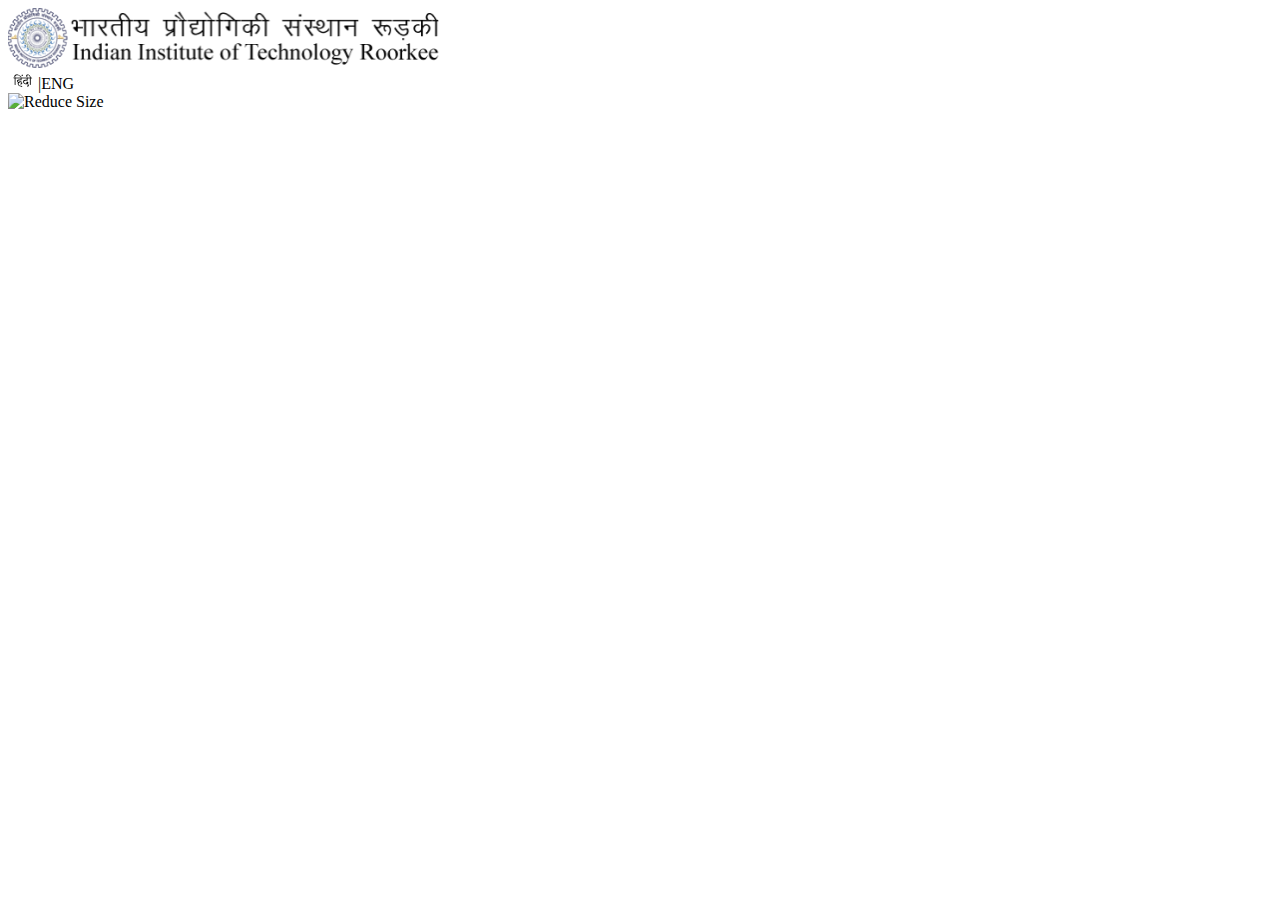
==== webpage.html @ dfaea29f "Initial commit!" ====
<!DOCTYPE html>
<html lang="en">
<head>
    <meta charset="UTF-8">
    <meta name="viewport" content="width=device-width, initial-scale=1.0">
    <title>Team page</title>
    <link rel="stylesheet" href="style.css"/>
</head>
<body>
    <header>
        <div class="upper header">
        <div id="iitrlogo">
            <img src="assets/images/iitrlogo.png" alt="iitr_logo" style="width: 431.25px;height: 60px;">
        </div>
        <div class="upper_options">
            <div><img src="assets/images/hindi.png" alt="hindi" style="height: auto; width: auto;">|ENG</div> 
            <div class="text size"><img src="https://cmsredesign.channeli.in/library/assets/icons/text-small.svg" alt="Reduce Size"></div>
        </div>
    </div>
    </header>
    <nav>
        
    </nav>
</body>
</html></div></div>
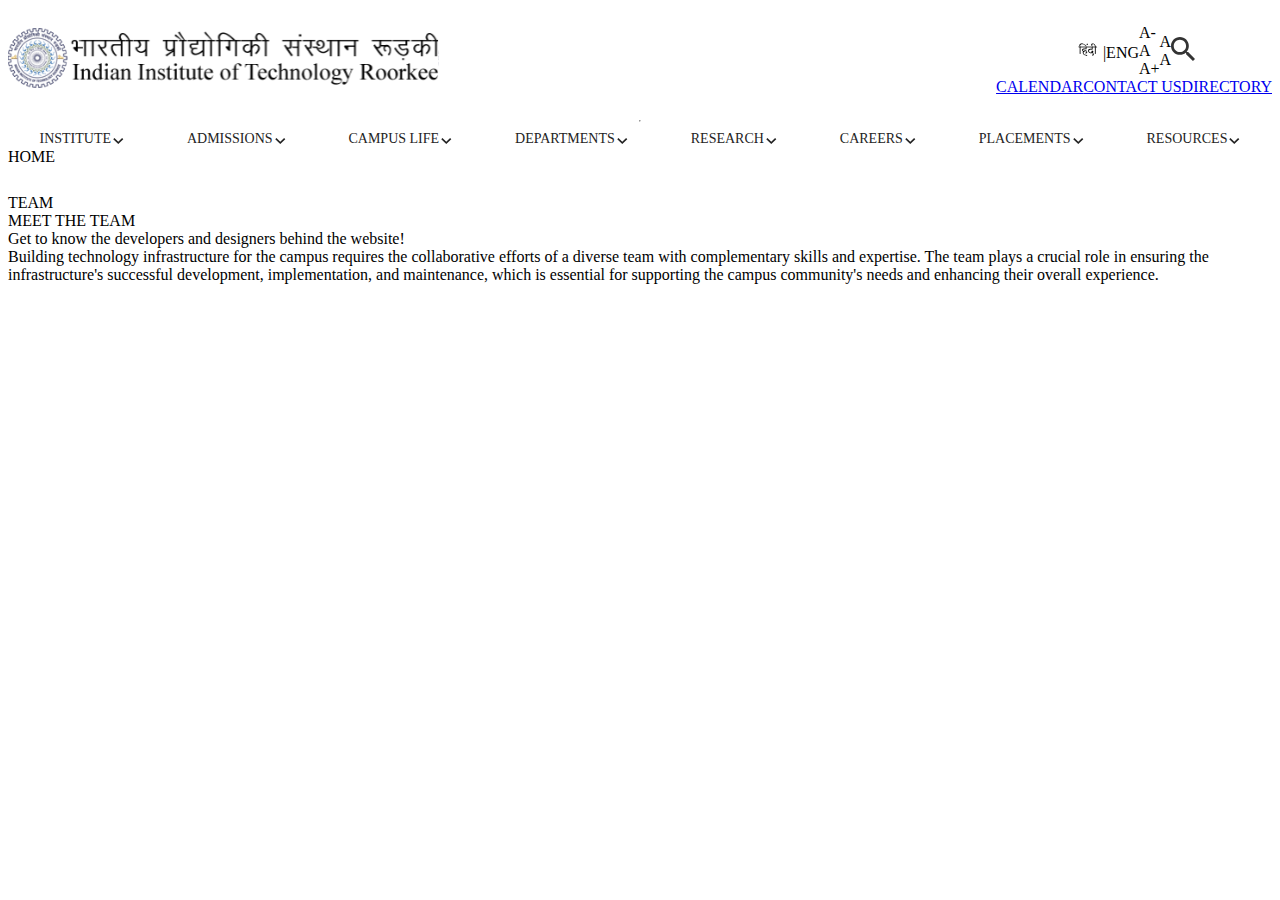
==== commit b4bc4e13: "for first iteration" ====
--- a/webpage.html
+++ b/webpage.html
@@ -7,19 +7,82 @@
     <link rel="stylesheet" href="style.css"/>
 </head>
 <body>
-    <header>
-        <div class="upper header">
-        <div id="iitrlogo">
-            <img src="assets/images/iitrlogo.png" alt="iitr_logo" style="width: 431.25px;height: 60px;">
+    <header class="header">
+        <div class="upper-header">
+            <div id="iitrlogo">
+                <img src="assets/images/iitrlogo.svg" alt="iitr_logo" style="width: 431.25px;height: 60px;">
+            </div>
+            <div class="right-options">
+            <div class="upper-right-options">
+                <div><img src="assets/images/hindi.png" alt="hindi" style="height: auto; width: auto;">|ENG</div> 
+                <div class="text size">
+                    <div id="smalltext">A-</div>
+                    <div id="mediumtext">A</div>
+                    <div id="bigtext">A+</div>
+                </div>
+                <div class="appearance">
+                    <div id="lighttheme">A</div>
+                    <div id="darktheme">A</div>
+                </div>
+                <div class="searchbutton">
+                    <img src="assets/vectors/Vector.svg" alt="Search">
+                </div>
+            </div>
+            <div class="lower-right-options">
+                <div class="lower-header-text"><a href="#">CALENDAR</a></div>
+                <div class="lower-header-text"><a href="#">CONTACT US</a></div>
+                <div class="lower-header-text"><a href="#">DIRECTORY</a></div>
+            </div>
+            </div>
         </div>
-        <div class="upper_options">
-            <div><img src="assets/images/hindi.png" alt="hindi" style="height: auto; width: auto;">|ENG</div> 
-            <div class="text size"><img src="https://cmsredesign.channeli.in/library/assets/icons/text-small.svg" alt="Reduce Size"></div>
+        <hr>
+        <nav class="navbar">
+            <div class="navitems">
+                <div class="navitems-text">INSTITUTE</div>
+                <div class="text-icon"><img src="assets/vectors/down.svg" alt="MORE"></div>
+            </div>
+            <div class="navitems">
+                <div class="navitems-text">ADMISSIONS</div>
+                <div class="text-icon"><img src="assets/vectors/down.svg" alt="MORE"></div>
+            </div>
+            <div class="navitems">
+                <div class="navitems-text">CAMPUS LIFE</div>
+                <div class="text-icon"><img src="assets/vectors/down.svg" alt="MORE"></div>
+            </div>
+            <div class="navitems">
+                <div class="navitems-text">DEPARTMENTS</div>
+                <div class="text-icon"><img src="assets/vectors/down.svg" alt="MORE"></div>
+            </div>
+            <div class="navitems">
+                <div class="navitems-text">RESEARCH</div>
+                <div class="text-icon"><img src="assets/vectors/down.svg" alt="MORE"></div>
+            </div>
+            <div class="navitems">
+                <div class="navitems-text">CAREERS</div>
+                <div class="text-icon"><img src="assets/vectors/down.svg" alt="MORE"></div>
+            </div>
+            <div class="navitems">
+                <div class="navitems-text">PLACEMENTS</div>
+                <div class="text-icon"><img src="assets/vectors/down.svg" alt="MORE"></div>
+            </div>
+            <div class="navitems">
+                <div class="navitems-text">RESOURCES</div>
+                <div class="text-icon"><img src="assets/vectors/down.svg" alt="MORE"></div>
+            </div>
+        </nav>
+    </header>
+    <main>
+        <div class="blue-box">
+            <div class="upper-box">
+                <div class="boxtext">HOME</div>
+                <div class="box-icon"><img src="assets/vectors/mdi_keyboard_arrow_right.svg" alt="side-arrow"></div>
+                <div class="boxtext">TEAM</div>
+            </div>
+            <div class="head-text">MEET THE TEAM</div>
+            <div clas="desc-text">Get to know the developers and designers behind the website!</div>
         </div>
-    </div>
-    </header>
-    <nav>
-        
-    </nav>
+        <div class=""discription>Building technology infrastructure for the campus requires the collaborative efforts of a diverse team with complementary skills and expertise. The team plays a crucial role in ensuring the infrastructure's successful development, implementation, and maintenance, which is essential for supporting the campus community's needs and enhancing their overall experience.</div>
+
+    </main>
 </body>
-</html></div></div>+</html>--- a/style.css
+++ b/style.css
@@ -0,0 +1,58 @@
+.header{
+    display: grid;
+    grid-column: 1fr 1fr;
+}
+.upper-header{
+    display: flex;
+    flex-direction:row;
+    justify-content:space-between;
+    align-items: center;
+    margin-top: 1rem;
+    margin-bottom: 1rem;
+}   
+.right-options{
+    display: flex;
+    flex-direction: column;
+    justify-content: space-around;
+    align-items: center;
+    
+}
+.upper-right-options{
+    display:flex;
+    flex-direction:row;
+    justify-content: space-between;
+    align-items: center;
+}
+.lower-right-options{
+    display:flex;
+    flex-direction:row;
+    justify-content: space-around;
+    align-items: center;
+}
+.navbar{
+    display: flex;
+    flex-direction: row;
+    justify-content: space-around;
+    align-items: center;
+}
+.navitems{
+    display: flex;
+    flex-direction: row;
+    justify-content: center;
+    align-items: center;
+}
+.navitems-text{
+    font-family: lato;
+    font-size: 14px;
+    font-weight: 400;
+    color: rgba(35, 35, 35, 1);
+    padding-right:2px;
+}
+
+.icon-text{
+    padding-top: 5px;
+  padding-bottom: 5px;
+  display: flex;
+  gap: 0.625rem;
+  align-items: center;
+}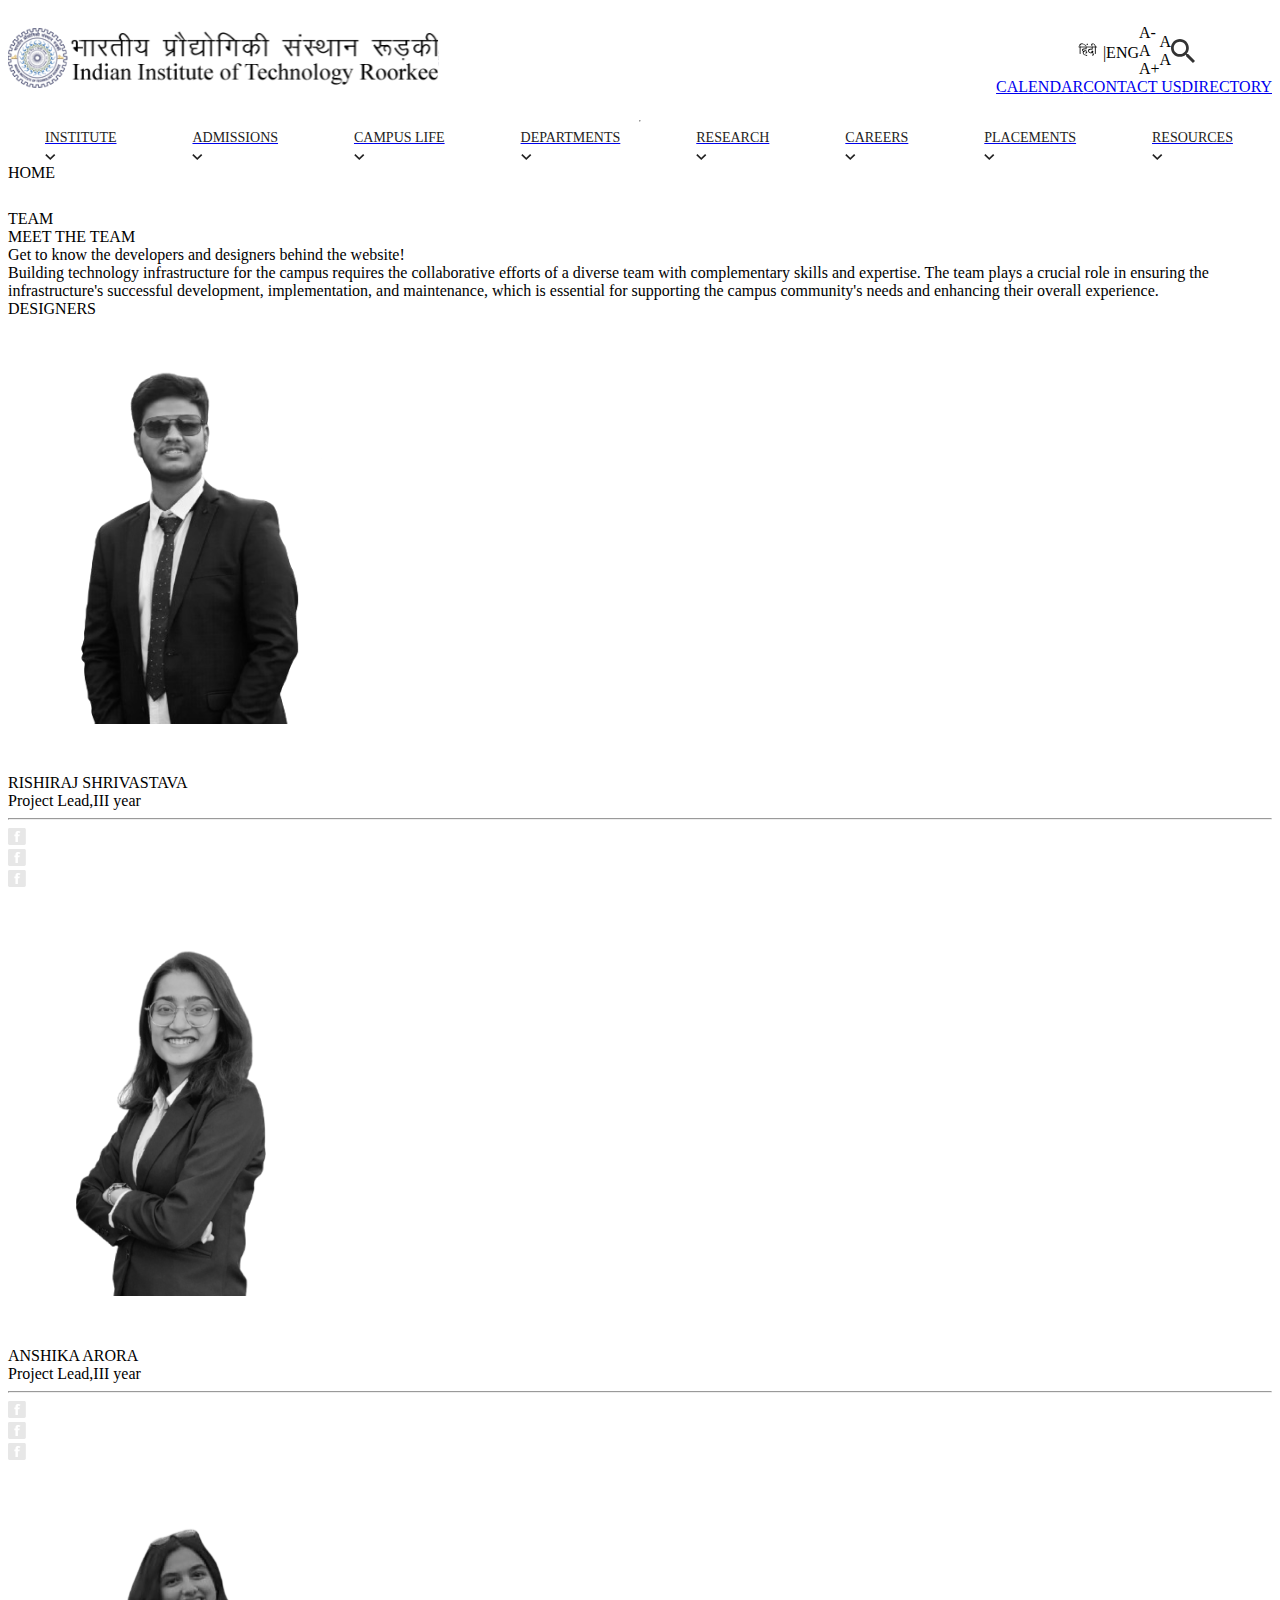
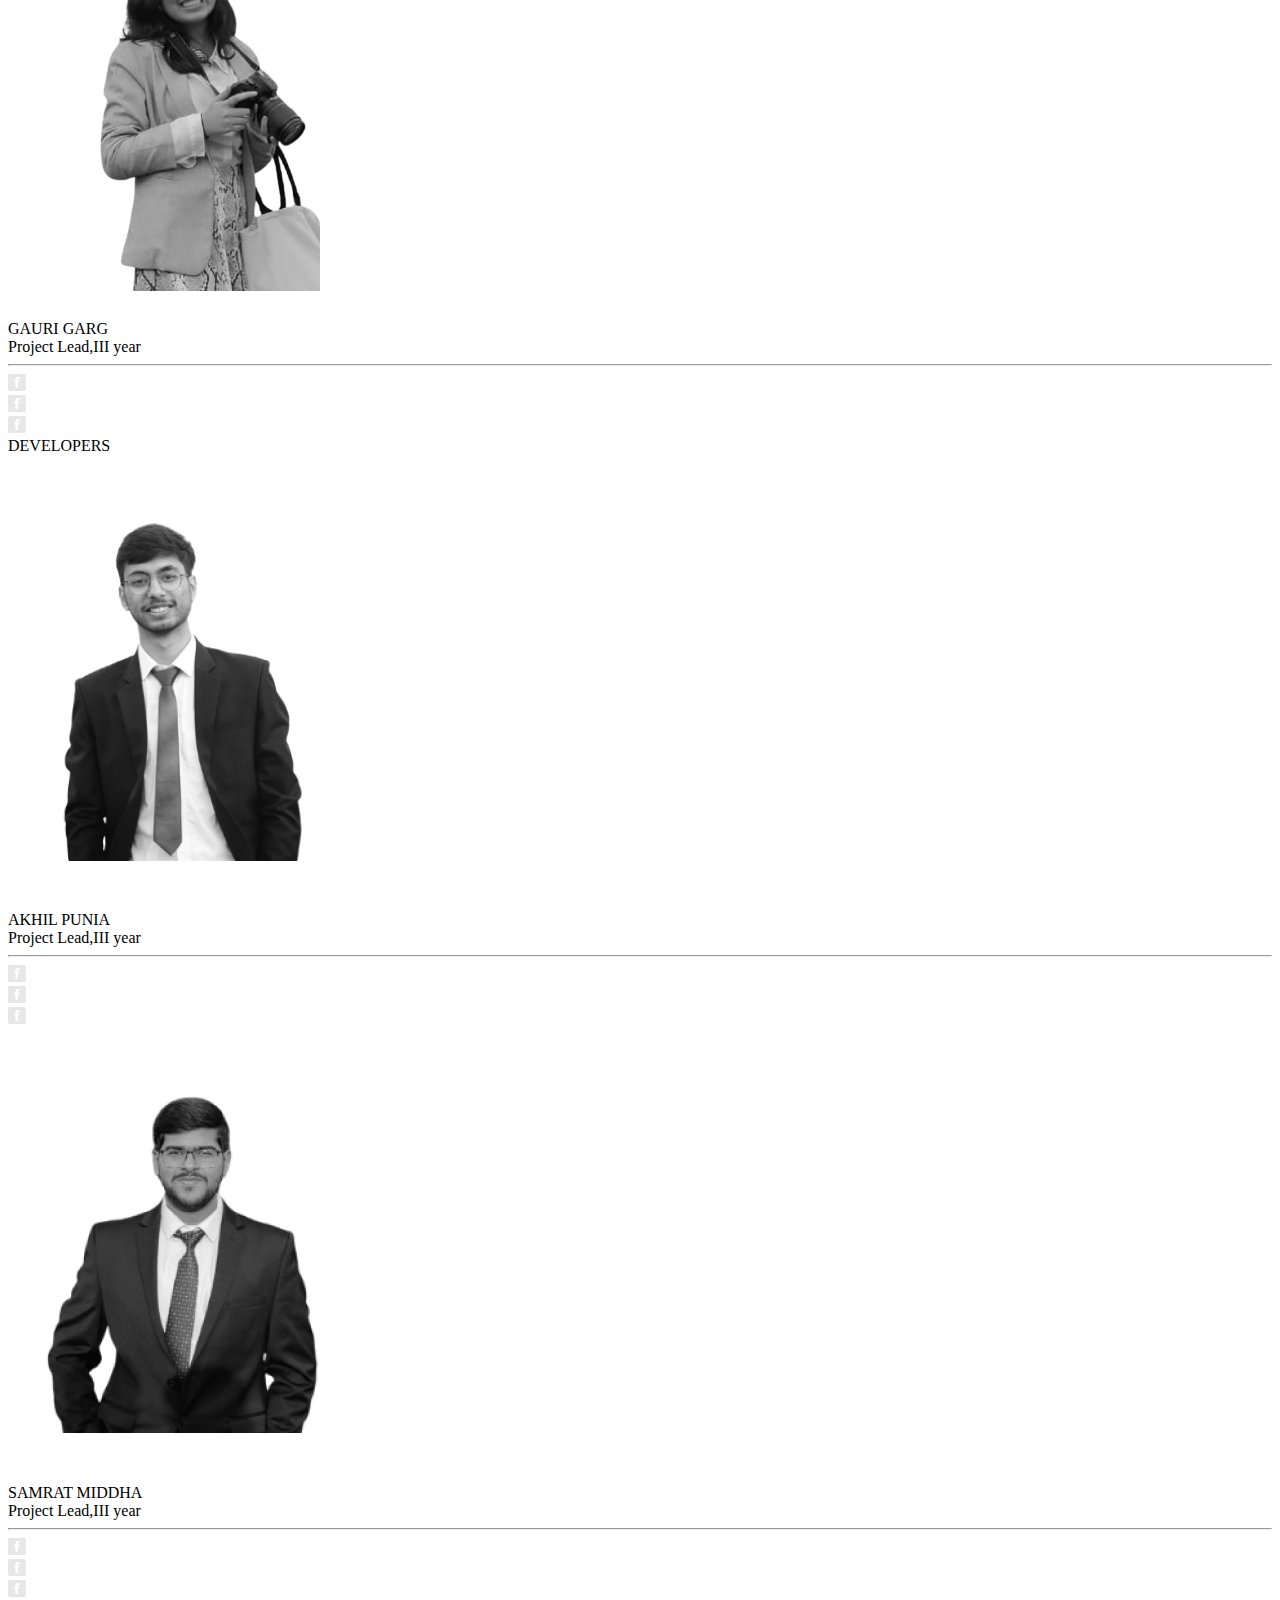
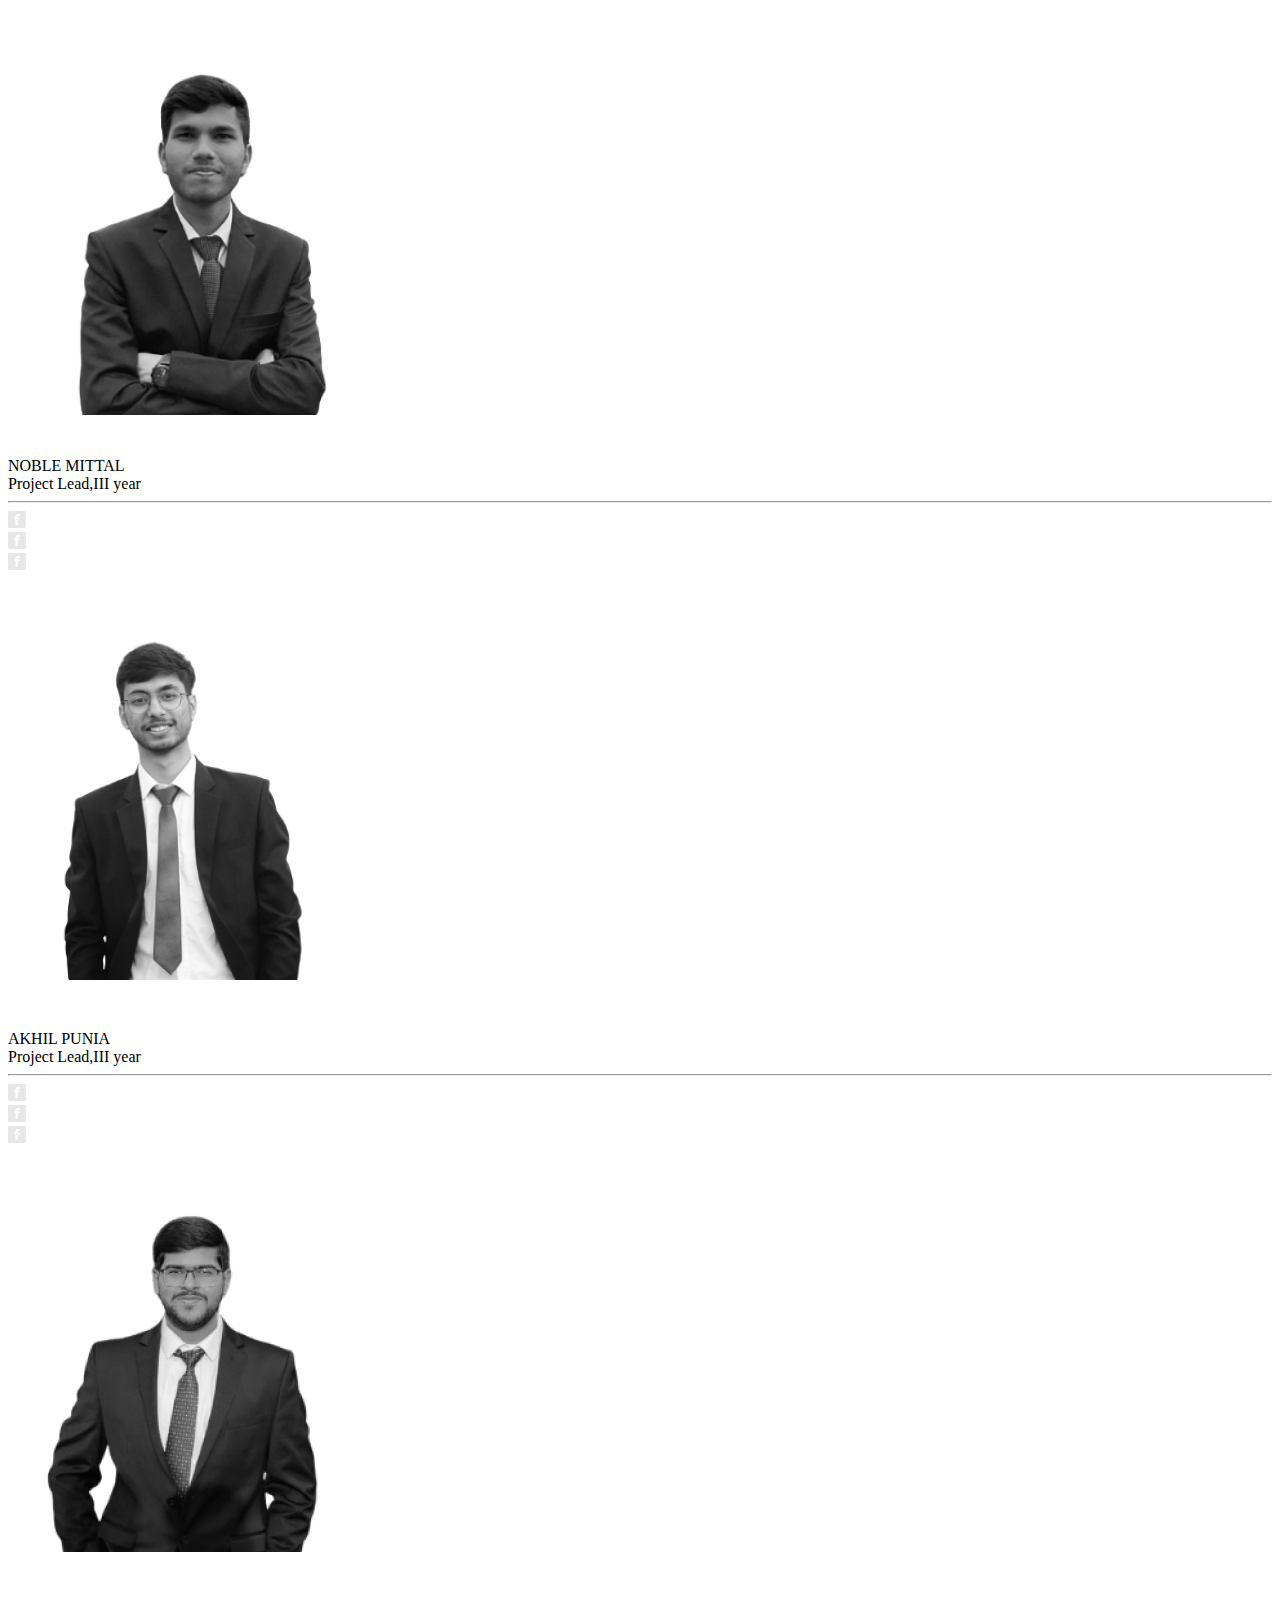
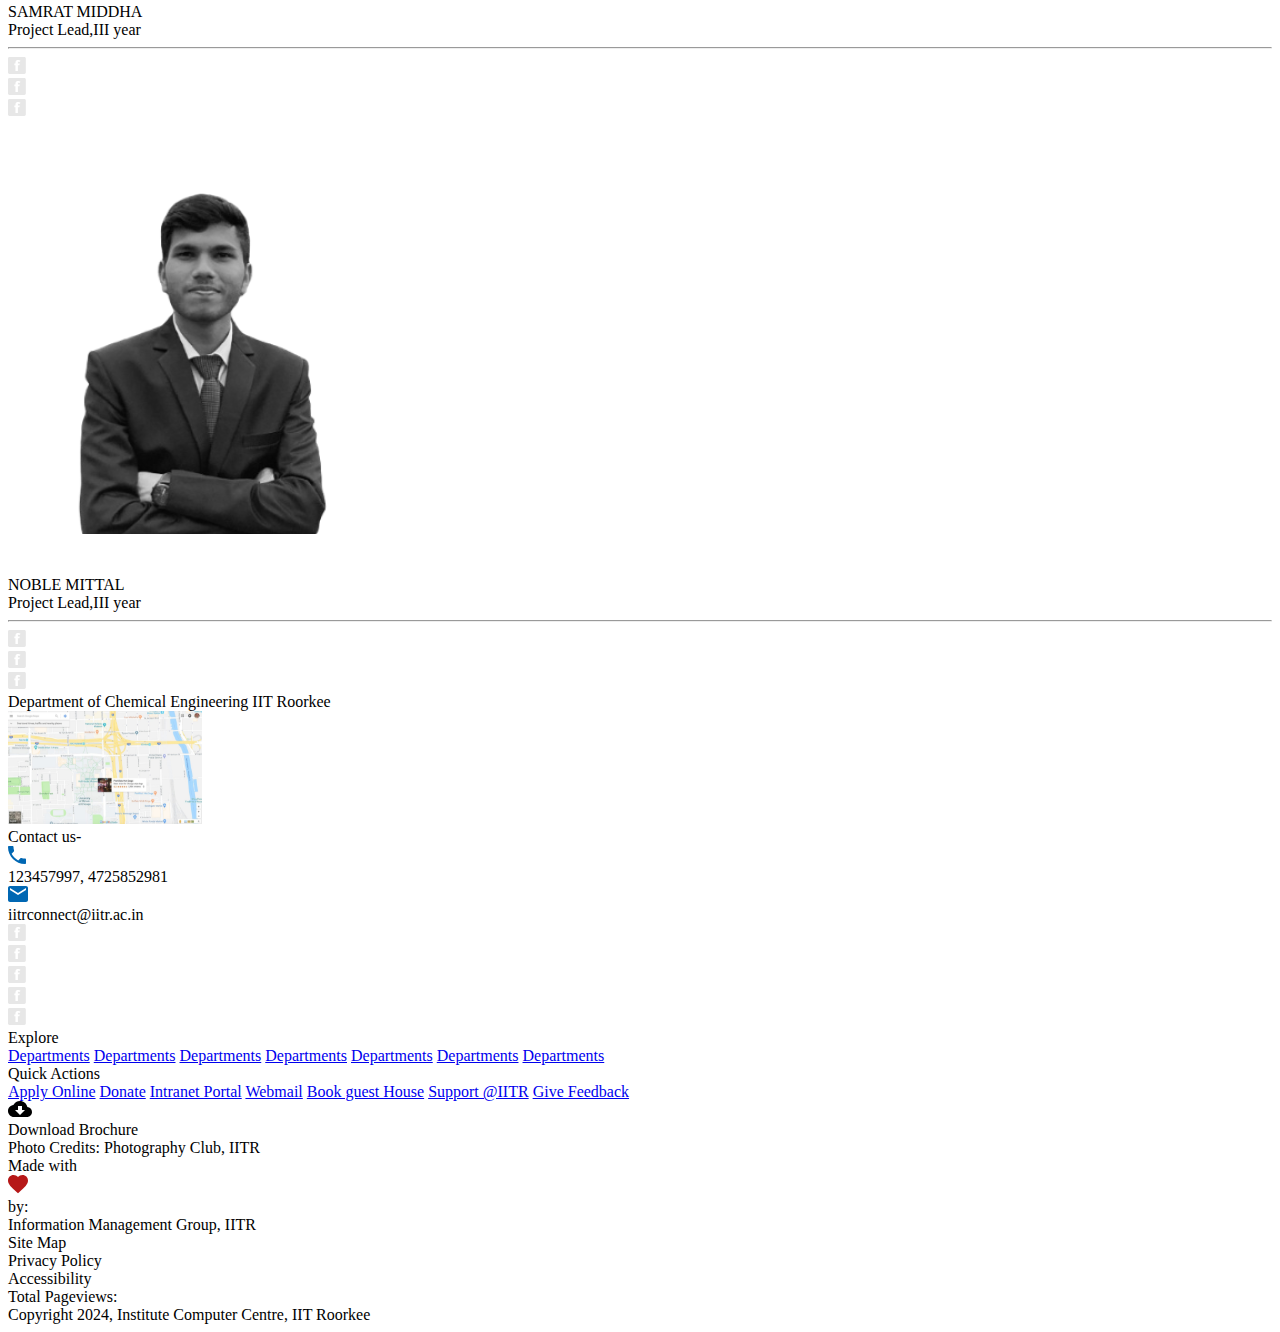
==== commit 99f00cc9: "html completed" ====
--- a/webpage.html
+++ b/webpage.html
@@ -23,10 +23,8 @@
                 <div class="appearance">
                     <div id="lighttheme">A</div>
                     <div id="darktheme">A</div>
-                </div>
-                <div class="searchbutton">
-                    <img src="assets/vectors/Vector.svg" alt="Search">
-                </div>
+                </div>               
+                    <img class="searchbutton" src="assets/vectors/Vector.svg" alt="Search">       
             </div>
             <div class="lower-right-options">
                 <div class="lower-header-text"><a href="#">CALENDAR</a></div>
@@ -35,39 +33,57 @@
             </div>
             </div>
         </div>
-        <hr>
+        <hr> 
         <nav class="navbar">
             <div class="navitems">
+                <a href="#">
                 <div class="navitems-text">INSTITUTE</div>
-                <div class="text-icon"><img src="assets/vectors/down.svg" alt="MORE"></div>
-            </div>
-            <div class="navitems">
+                <img class="text-icon" src="assets/vectors/down.svg" alt="MORE">
+                </a>
+            </div>
+            <div class="navitems">
+                <a href="#">
                 <div class="navitems-text">ADMISSIONS</div>
-                <div class="text-icon"><img src="assets/vectors/down.svg" alt="MORE"></div>
-            </div>
-            <div class="navitems">
+                <img class="text-icon" src="assets/vectors/down.svg" alt="MORE">
+                </a>
+            </div>
+            <div class="navitems">
+                <a href="#">
                 <div class="navitems-text">CAMPUS LIFE</div>
-                <div class="text-icon"><img src="assets/vectors/down.svg" alt="MORE"></div>
-            </div>
-            <div class="navitems">
+                <img class="text-icon" src="assets/vectors/down.svg" alt="MORE">
+                </a>
+            </div>
+            <div class="navitems">
+                <a href="#">
                 <div class="navitems-text">DEPARTMENTS</div>
-                <div class="text-icon"><img src="assets/vectors/down.svg" alt="MORE"></div>
-            </div>
-            <div class="navitems">
+                <img class="text-icon" src="assets/vectors/down.svg" alt="MORE">
+                </a>
+            </div>
+            <div class="navitems">
+                <a href="#">
                 <div class="navitems-text">RESEARCH</div>
-                <div class="text-icon"><img src="assets/vectors/down.svg" alt="MORE"></div>
-            </div>
-            <div class="navitems">
+                <img class="text-icon" src="assets/vectors/down.svg" alt="MORE">
+                </a>
+            </div>
+            <div class="navitems">
+                <a href="#">
+                <div>    
                 <div class="navitems-text">CAREERS</div>
-                <div class="text-icon"><img src="assets/vectors/down.svg" alt="MORE"></div>
-            </div>
-            <div class="navitems">
+                <img class="text-icon" src="assets/vectors/down.svg" alt="MORE">
+                </div>
+                </a>
+            </div>
+            <div class="navitems">
+                <a href="#">
                 <div class="navitems-text">PLACEMENTS</div>
-                <div class="text-icon"><img src="assets/vectors/down.svg" alt="MORE"></div>
-            </div>
-            <div class="navitems">
+                <img class="text-icon" src="assets/vectors/down.svg" alt="MORE">
+                </a>
+            </div>
+            <div class="navitems">
+                <a href="#">
                 <div class="navitems-text">RESOURCES</div>
-                <div class="text-icon"><img src="assets/vectors/down.svg" alt="MORE"></div>
+                <img class="text-icon" src="assets/vectors/down.svg" alt="MORE">
+                </a>
             </div>
         </nav>
     </header>
@@ -75,14 +91,225 @@
         <div class="blue-box">
             <div class="upper-box">
                 <div class="boxtext">HOME</div>
-                <div class="box-icon"><img src="assets/vectors/mdi_keyboard_arrow_right.svg" alt="side-arrow"></div>
+                <img class="box-icon" src="assets/vectors/mdi_keyboard_arrow_right.svg" alt="side-arrow">
                 <div class="boxtext">TEAM</div>
             </div>
             <div class="head-text">MEET THE TEAM</div>
             <div clas="desc-text">Get to know the developers and designers behind the website!</div>
         </div>
-        <div class=""discription>Building technology infrastructure for the campus requires the collaborative efforts of a diverse team with complementary skills and expertise. The team plays a crucial role in ensuring the infrastructure's successful development, implementation, and maintenance, which is essential for supporting the campus community's needs and enhancing their overall experience.</div>
-
+        <div class="discription">Building technology infrastructure for the campus requires the collaborative efforts of a diverse team with complementary skills and expertise. The team plays a crucial role in ensuring the infrastructure's successful development, implementation, and maintenance, which is essential for supporting the campus community's needs and enhancing their overall experience.</div>
+        <div class="members">
+            <div class="designers">
+                <div class="heading">DESIGNERS</div>
+                <div class="infocard">
+                    <img src="assets/images/rishirajbw.png" alt="Rishiraj Shrivastava" onmouseover="this.src='assets/images/rishiraj.png'" onmouseout="this.src='assets/images/rishirajbw.png'">
+                    <div class="info">
+                        <div class="nametext">RISHIRAJ SHRIVASTAVA</div>
+                        <div class="jobtext">Project Lead,III year</div>
+                        <hr>
+                        <div class="social">
+                            <div class="social1"><img src="assets/vectors/Group 2.svg" alt="Facebook"></div>
+                            <div class="social2"><img src="assets/vectors/Group 2.svg" alt="LinkedIn"></div>
+                            <div class="social3"><img src="assets/vectors/Group 2.svg" alt="Instagram"></div>
+                        </div>
+                    </div>
+                </div>
+                <div class="infocard">
+                    <img src="assets/images/anshikabw.png" alt="Anshika Arora" onmouseover="this.src='assets/images/anshika.png'" onmouseout="this.src='assets/images/anshikabw.png'">
+                    <div class="info">
+                        <div class="nametext">ANSHIKA ARORA</div>
+                        <div class="jobtext">Project Lead,III year</div>
+                        <hr>
+                        <div class="social">
+                            <div class="social1"><img src="assets/vectors/Group 2.svg" alt="Facebook"></div>
+                            <div class="social2"><img src="assets/vectors/Group 2.svg" alt="LinkedIn"></div>
+                            <div class="social3"><img src="assets/vectors/Group 2.svg" alt="Instagram"></div>
+                        </div>
+                    </div>
+                </div>
+                <div class="infocard">
+                    <img class="image-main" src="assets/images/gauribw.png" alt="Gauri Garg" onmouseover="this.src='assets/images/gauri.png'" onmouseout="this.src='assets/images/gauribw.png'">
+                    <div class="info">
+                        <div class="nametext">GAURI GARG</div>
+                        <div class="jobtext">Project Lead,III year</div>
+                        <hr>
+                        <div class="social">
+                            <div class="social1"><img src="assets/vectors/Group 2.svg" alt="Facebook"></div>
+                            <div class="social2"><img src="assets/vectors/Group 2.svg" alt="LinkedIn"></div>
+                            <div class="social3"><img src="assets/vectors/Group 2.svg" alt="Instagram"></div>
+                        </div>
+                    </div>
+                </div>
+            </div>
+            <div class="developers">
+                <div class="heading">DEVELOPERS</div>
+                <div class="infocard">
+                    <img class="image-main"  src="assets/images/akhilbw.png" alt="Akhil Punia" onmouseover="this.src='assets/images/akhil.png'" onmouseout="this.src='assets/images/akhilbw.png'">
+
+                    <div class="info">
+                        <div class="nametext">AKHIL PUNIA</div>
+                        <div class="jobtext">Project Lead,III year</div>
+                        <hr>
+                        <div class="social">
+                            <div class="social1"><img src="assets/vectors/Group 2.svg" alt="Facebook"></div>
+                            <div class="social2"><img src="assets/vectors/Group 2.svg" alt="LinkedIn"></div>
+                            <div class="social3"><img src="assets/vectors/Group 2.svg" alt="Instagram"></div>
+                        </div>
+                    </div>
+                </div>
+                <div class="infocard">
+
+                    <img class="image-main" src="assets/images/samratbw.png" alt="Samrat Middha" onmouseover="this.src='assets/images/samrat.png'" onmouseout="this.src='assets/images/samratbw.png'">
+
+                    <div class="info">
+                        <div class="nametext">SAMRAT MIDDHA</div>
+                        <div class="jobtext">Project Lead,III year</div>
+                        <hr>
+                        <div class="social">
+                            <div class="social1"><img src="assets/vectors/Group 2.svg" alt="Facebook"></div>
+                            <div class="social2"><img src="assets/vectors/Group 2.svg" alt="LinkedIn"></div>
+                            <div class="social3"><img src="assets/vectors/Group 2.svg" alt="Instagram"></div>
+                        </div>
+                    </div>
+                </div>
+                <div class="infocard">
+
+                    <img class="image-main" src="assets/images/noblebw.png" alt="Noble Mittal" onmouseover="this.src='assets/images/noble.png'" onmouseout="this.src='assets/images/noblebw.png'">
+
+                    <div class="info">
+                        <div class="nametext">NOBLE MITTAL</div>
+                        <div class="jobtext">Project Lead,III year</div>
+                        <hr>
+                        <div class="social">
+                            <div class="social1"><img src="assets/vectors/Group 2.svg" alt="Facebook"></div>
+                            <div class="social2"><img src="assets/vectors/Group 2.svg" alt="LinkedIn"></div>
+                            <div class="social3"><img src="assets/vectors/Group 2.svg" alt="Instagram"></div>
+                        </div>
+                    </div>
+                </div>
+                <div class="infocard">
+                    <img class="image-main"  src="assets/images/akhilbw.png" alt="Akhil Punia" onmouseover="this.src='assets/images/akhil.png'" onmouseout="this.src='assets/images/akhilbw.png'">
+
+                    <div class="info">
+                        <div class="nametext">AKHIL PUNIA</div>
+                        <div class="jobtext">Project Lead,III year</div>
+                        <hr>
+                        <div class="social">
+                            <div class="social1"><img src="assets/vectors/Group 2.svg" alt="Facebook"></div>
+                            <div class="social2"><img src="assets/vectors/Group 2.svg" alt="LinkedIn"></div>
+                            <div class="social3"><img src="assets/vectors/Group 2.svg" alt="Instagram"></div>
+                        </div>
+                    </div>
+                </div>
+                <div class="infocard">
+
+                    <img class="image-main" src="assets/images/samratbw.png" alt="Samrat Middha" onmouseover="this.src='assets/images/samrat.png'" onmouseout="this.src='assets/images/samratbw.png'">
+
+                    <div class="info">
+                        <div class="nametext">SAMRAT MIDDHA</div>
+                        <div class="jobtext">Project Lead,III year</div>
+                        <hr>
+                        <div class="social">
+                            <div class="social1"><img src="assets/vectors/Group 2.svg" alt="Facebook"></div>
+                            <div class="social2"><img src="assets/vectors/Group 2.svg" alt="LinkedIn"></div>
+                            <div class="social3"><img src="assets/vectors/Group 2.svg" alt="Instagram"></div>
+                        </div>
+                    </div>
+                </div>
+                <div class="infocard">
+
+                    <img class="image-main" src="assets/images/noblebw.png" alt="Noble Mittal" onmouseover="this.src='assets/images/noble.png'" onmouseout="this.src='assets/images/noblebw.png'">
+
+                    <div class="info">
+                        <div class="nametext">NOBLE MITTAL</div>
+                        <div class="jobtext">Project Lead,III year</div>
+                        <hr>
+                        <div class="social">
+                            <div class="social1"><img src="assets/vectors/Group 2.svg" alt="Facebook"></div>
+                            <div class="social1"><img src="assets/vectors/Group 2.svg" alt="LinkedIn"></div>
+                            <div class="social1"><img src="assets/vectors/Group 2.svg" alt="Instagram"></div>
+                        </div>
+                    </div>
+                </div>
+            </div>
+        </div>
+        <footer>
+            <div class="footer-main">
+                <div class="departments">
+                    <div class="footer-main-heading">
+                        Department of Chemical Engineering
+                        IIT Roorkee
+                    </div>
+                    <img src="assets/images/google-maps.svg" alt="location">
+                    <div class="contact-text">Contact us-</div>
+                    <div class="contact-class">
+                        <img class="icons" src="assets/vectors/phone.svg" alt="Phone">
+                        <div class="contact-text">123457997, 4725852981</div>
+                    </div>
+                    <div class="contact-class">
+                        <img class="icons" src="assets/vectors/message.svg" alt="Message">
+                        <div class="contact-text">iitrconnect@iitr.ac.in</div>
+                    </div>
+                    <div class="social">
+                        <div class="social1"><img src="assets/vectors/Group 2.svg" alt="social"></div>
+                        <div class="social1"><img src="assets/vectors/Group 2.svg" alt="social"></div>
+                        <div class="social1"><img src="assets/vectors/Group 2.svg" alt="social"></div>
+                        <div class="social1"><img src="assets/vectors/Group 2.svg" alt="social"></div>
+                        <div class="social1"><img src="assets/vectors/Group 2.svg" alt="social"></div>
+                    </div>
+                </div>
+                <div class="explore">
+                    <div class="footer-main-heading">Explore</div>
+                    <a class="contact-text" href="#">Departments</a>
+                    <a class="contact-text" href="#">Departments</a>
+                    <a class="contact-text" href="#">Departments</a>
+                    <a class="contact-text" href="#">Departments</a>
+                    <a class="contact-text" href="#">Departments</a>
+                    <a class="contact-text" href="#">Departments</a>
+                    <a class="contact-text" href="#">Departments</a>
+                </div>
+                <div class="quick-actions">
+                    <div class="footer-main-heading">Quick Actions</div>
+                    <a class="contact-text" href="#">Apply Online</a>
+                    <a class="contact-text" href="#">Donate</a>
+                    <a class="contact-text" href="#">Intranet Portal</a>
+                    <a class="contact-text" href="#">Webmail</a>
+                    <a class="contact-text" href="#">Book guest House</a>
+                    <a class="contact-text" href="#">Support @IITR</a>
+                    <a class="contact-text" href="#">Give Feedback</a>
+                </div>
+                <div class="credits">
+                    <div id="footer-rect">
+                    </div>
+                    <div class="contact-class">
+                        <div class="icons"><img src="assets/vectors/download.svg" alt="download"></div>
+                        <div class="contact-text">Download Brochure</div>
+                    </div>
+                    <div class="contact-text">Photo Credits: Photography Club, IITR</div>
+                    <div class="contact-class">
+                        <div class="contact-text">Made with</div>
+                        <img src="assets/vectors/love.svg" alt="love">
+                        <div class="contact-text">by:</div>
+                    </div>
+                    <div class="contact-text">Information Management Group, IITR</div>
+                </div>
+            </div>
+            <div class="footer-bottom-bar">
+                <div class="accessibility-bar"> 
+                    <div class="accessibility-bar-left>
+                        <div class="accessibility-bar-text">Site Map</div>
+                        <div class="accessibility-bar-text">Privacy Policy</div>
+                        <div class="accessibility-bar-text">Accessibility</div>
+                    </div>
+                    <div class="accessibility-bar-right">
+                        <div class="accessibility-bar-text">Total Pageviews:</div>
+                    </div>
+                </div>
+                <div class="copyright-bar">
+                    <div class="copyright-text">Copyright 2024, Institute Computer Centre, IIT Roorkee</div>
+                </div>
+            </div>
+        </footer>
     </main>
 </body>
 </html>--- a/style.css
+++ b/style.css
@@ -26,7 +26,7 @@
 .lower-right-options{
     display:flex;
     flex-direction:row;
-    justify-content: space-around;
+    justify-content: space-between;
     align-items: center;
 }
 .navbar{
@@ -38,8 +38,6 @@
 .navitems{
     display: flex;
     flex-direction: row;
-    justify-content: center;
-    align-items: center;
 }
 .navitems-text{
     font-family: lato;
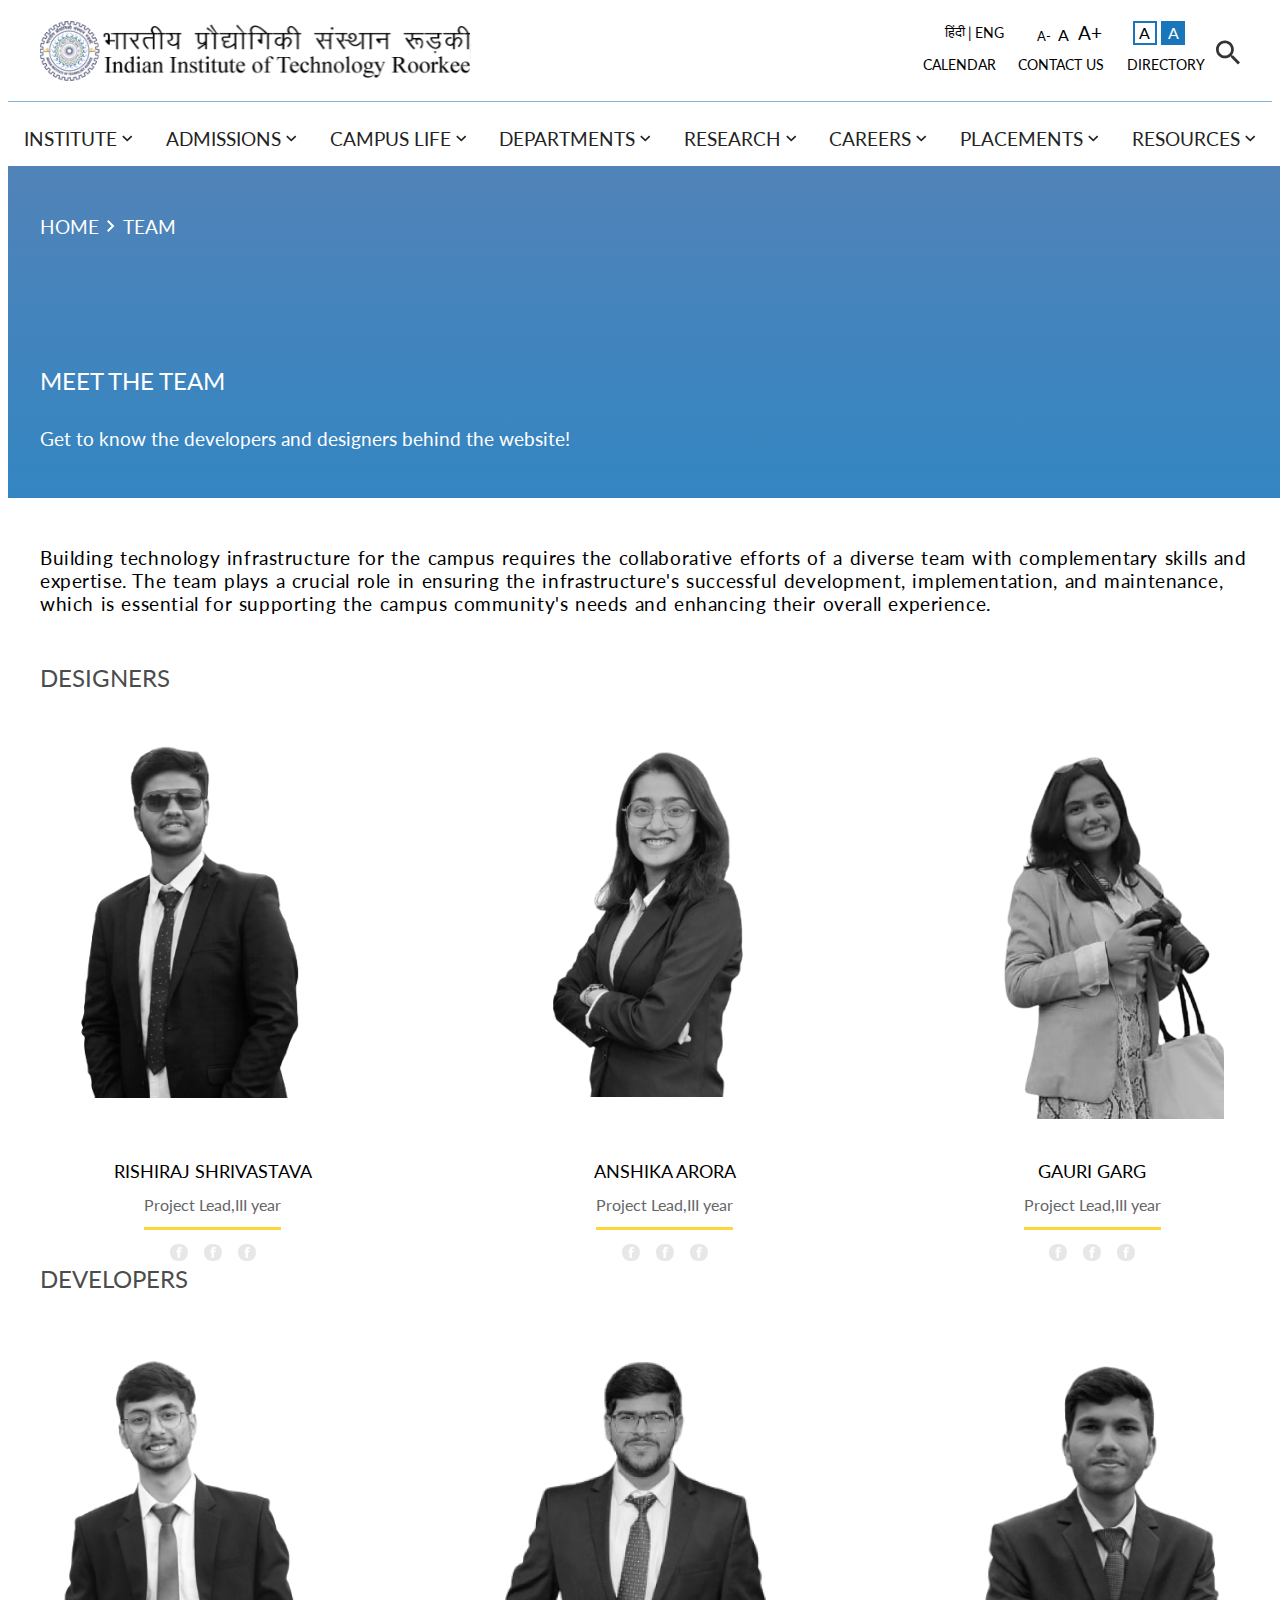
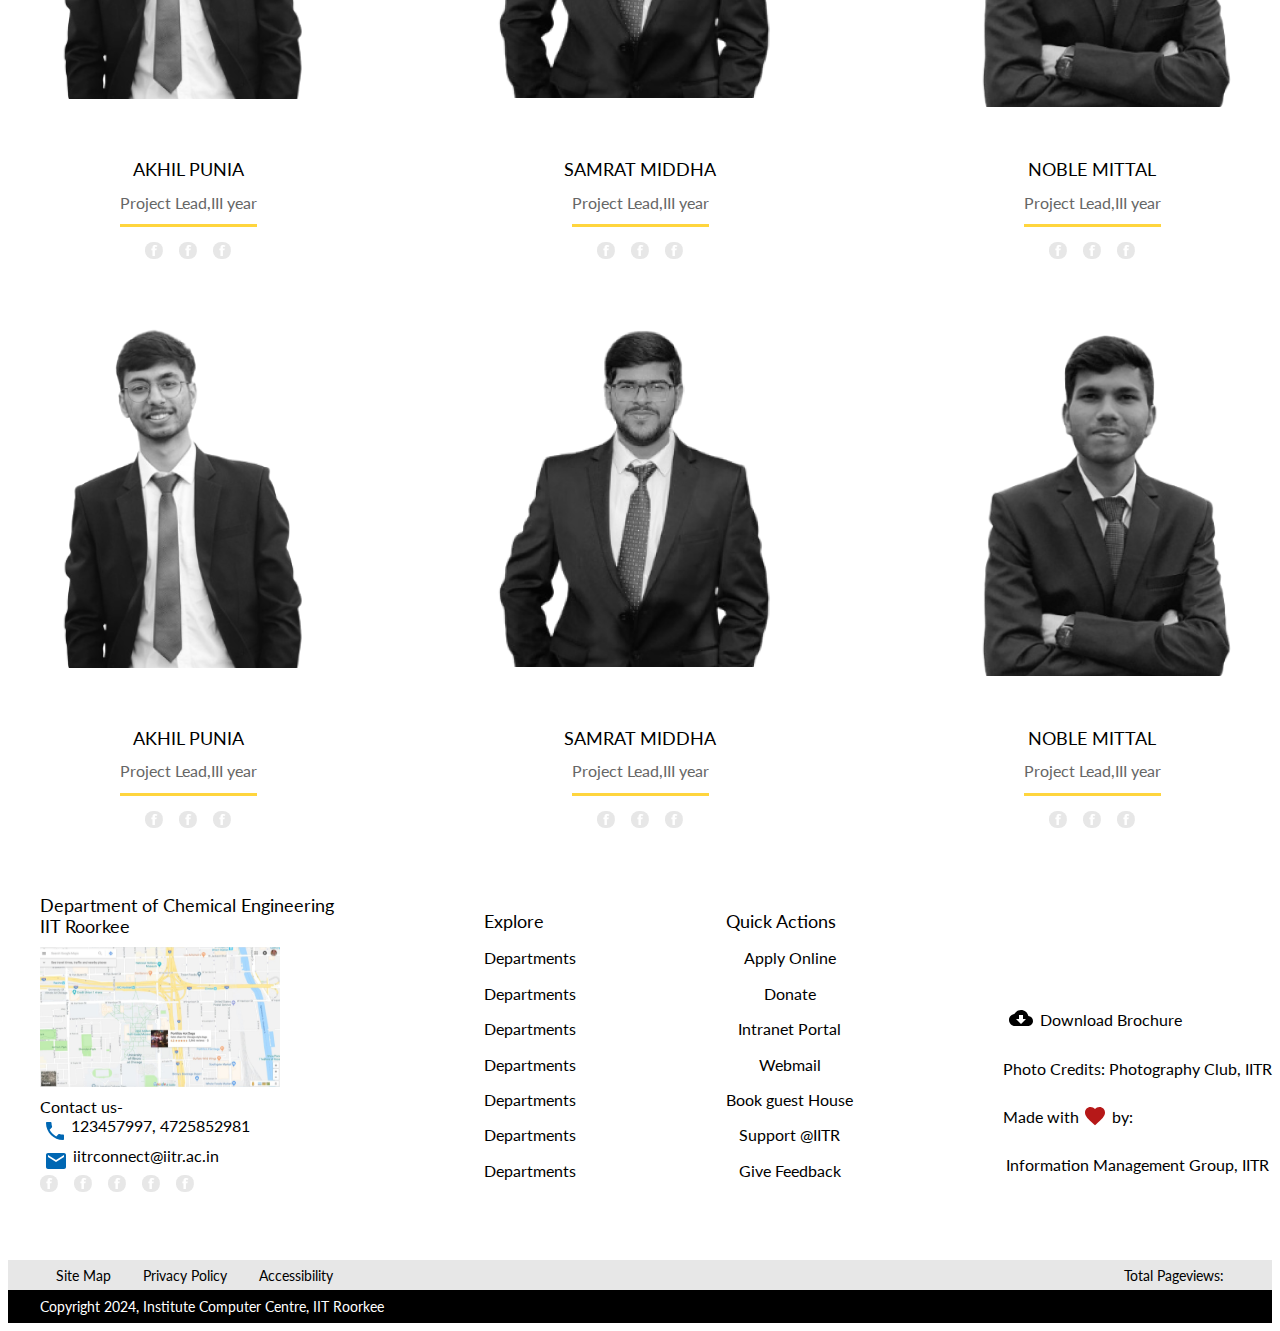
==== commit 5654db44: "added css on header, footer" ====
--- a/webpage.html
+++ b/webpage.html
@@ -1,6 +1,9 @@
 <!DOCTYPE html>
 <html lang="en">
 <head>
+    <link rel="preconnect" href="https://fonts.googleapis.com">
+    <link rel="preconnect" href="https://fonts.gstatic.com" crossorigin>
+    <link href="https://fonts.googleapis.com/css2?family=Lato:ital,wght@0,100;0,300;0,400;0,700;0,900;1,100;1,300;1,400;1,700;1,900&display=swap" rel="stylesheet">
     <meta charset="UTF-8">
     <meta name="viewport" content="width=device-width, initial-scale=1.0">
     <title>Team page</title>
@@ -12,28 +15,33 @@
             <div id="iitrlogo">
                 <img src="assets/images/iitrlogo.svg" alt="iitr_logo" style="width: 431.25px;height: 60px;">
             </div>
+            <div class="righter-options">
             <div class="right-options">
-            <div class="upper-right-options">
-                <div><img src="assets/images/hindi.png" alt="hindi" style="height: auto; width: auto;">|ENG</div> 
-                <div class="text size">
-                    <div id="smalltext">A-</div>
-                    <div id="mediumtext">A</div>
-                    <div id="bigtext">A+</div>
-                </div>
-                <div class="appearance">
-                    <div id="lighttheme">A</div>
-                    <div id="darktheme">A</div>
-                </div>               
-                    <img class="searchbutton" src="assets/vectors/Vector.svg" alt="Search">       
-            </div>
-            <div class="lower-right-options">
-                <div class="lower-header-text"><a href="#">CALENDAR</a></div>
-                <div class="lower-header-text"><a href="#">CONTACT US</a></div>
-                <div class="lower-header-text"><a href="#">DIRECTORY</a></div>
-            </div>
+                <div class="upper-right-options">
+                    <div class="lang">
+                        <a>हिंदी</a>
+                        |
+                        <a>ENG</a>
+                    </div>
+                    <div class="text-size">
+                        <div id="smalltext">A-</div>
+                        <div id="mediumtext">A</div>
+                        <div id="bigtext">A+</div>
+                    </div>
+                    <div class="appearance">
+                        <div id="lighttheme">A</div>
+                        <div id="darktheme">A</div>
+                    </div>                      
+                </div>
+                <div class="lower-right-options">
+                    <div class="lower-header-text"><a href="#">CALENDAR</a></div>
+                    <div class="lower-header-text"><a href="#">CONTACT US</a></div>
+                    <div class="lower-header-text"><a href="#">DIRECTORY</a></div>
+                </div>
+            </div>
+            <img class="searchbutton" src="assets/vectors/Vector.svg" alt="Search">
             </div>
         </div>
-        <hr> 
         <nav class="navbar">
             <div class="navitems">
                 <a href="#">
@@ -66,11 +74,9 @@
                 </a>
             </div>
             <div class="navitems">
-                <a href="#">
-                <div>    
+                <a href="#">  
                 <div class="navitems-text">CAREERS</div>
                 <img class="text-icon" src="assets/vectors/down.svg" alt="MORE">
-                </div>
                 </a>
             </div>
             <div class="navitems">
@@ -95,61 +101,67 @@
                 <div class="boxtext">TEAM</div>
             </div>
             <div class="head-text">MEET THE TEAM</div>
-            <div clas="desc-text">Get to know the developers and designers behind the website!</div>
+            <div class="desc-text">Get to know the developers and designers behind the website!</div>
         </div>
-        <div class="discription">Building technology infrastructure for the campus requires the collaborative efforts of a diverse team with complementary skills and expertise. The team plays a crucial role in ensuring the infrastructure's successful development, implementation, and maintenance, which is essential for supporting the campus community's needs and enhancing their overall experience.</div>
+        <div class="description">Building technology infrastructure for the campus requires the collaborative efforts of a diverse team with complementary skills and expertise. The team plays a crucial role in ensuring the infrastructure's successful development, implementation, and maintenance, which is essential for supporting the campus community's needs and enhancing their overall experience.</div>
         <div class="members">
             <div class="designers">
                 <div class="heading">DESIGNERS</div>
-                <div class="infocard">
-                    <img src="assets/images/rishirajbw.png" alt="Rishiraj Shrivastava" onmouseover="this.src='assets/images/rishiraj.png'" onmouseout="this.src='assets/images/rishirajbw.png'">
-                    <div class="info">
-                        <div class="nametext">RISHIRAJ SHRIVASTAVA</div>
-                        <div class="jobtext">Project Lead,III year</div>
-                        <hr>
-                        <div class="social">
-                            <div class="social1"><img src="assets/vectors/Group 2.svg" alt="Facebook"></div>
-                            <div class="social2"><img src="assets/vectors/Group 2.svg" alt="LinkedIn"></div>
-                            <div class="social3"><img src="assets/vectors/Group 2.svg" alt="Instagram"></div>
-                        </div>
-                    </div>
-                </div>
-                <div class="infocard">
-                    <img src="assets/images/anshikabw.png" alt="Anshika Arora" onmouseover="this.src='assets/images/anshika.png'" onmouseout="this.src='assets/images/anshikabw.png'">
-                    <div class="info">
-                        <div class="nametext">ANSHIKA ARORA</div>
-                        <div class="jobtext">Project Lead,III year</div>
-                        <hr>
-                        <div class="social">
-                            <div class="social1"><img src="assets/vectors/Group 2.svg" alt="Facebook"></div>
-                            <div class="social2"><img src="assets/vectors/Group 2.svg" alt="LinkedIn"></div>
-                            <div class="social3"><img src="assets/vectors/Group 2.svg" alt="Instagram"></div>
-                        </div>
-                    </div>
-                </div>
-                <div class="infocard">
-                    <img class="image-main" src="assets/images/gauribw.png" alt="Gauri Garg" onmouseover="this.src='assets/images/gauri.png'" onmouseout="this.src='assets/images/gauribw.png'">
-                    <div class="info">
-                        <div class="nametext">GAURI GARG</div>
-                        <div class="jobtext">Project Lead,III year</div>
-                        <hr>
-                        <div class="social">
-                            <div class="social1"><img src="assets/vectors/Group 2.svg" alt="Facebook"></div>
-                            <div class="social2"><img src="assets/vectors/Group 2.svg" alt="LinkedIn"></div>
-                            <div class="social3"><img src="assets/vectors/Group 2.svg" alt="Instagram"></div>
+                <div class="info-head">
+                    <div class="infocard">
+                        <div class="blue-back">
+                            <div class="backgrd"></div>
+                            <img src="assets/images/rishirajbw.png" alt="Rishiraj Shrivastava" onmouseover="this.src='assets/images/rishiraj.png'" onmouseout="this.src='assets/images/rishirajbw.png'">
+                        </div>
+                        <div class="info">
+                            <div class="nametext">RISHIRAJ SHRIVASTAVA</div>
+                            <div class="jobtext">Project Lead,III year</div>
+                            
+                            <div class="social">
+                                <div class="social1"><img src="assets/vectors/Group 2.svg" alt="Facebook"></div>
+                                <div class="social2"><img src="assets/vectors/Group 2.svg" alt="LinkedIn"></div>
+                                <div class="social3"><img src="assets/vectors/Group 2.svg" alt="Instagram"></div>
+                            </div>
+                        </div>
+                    </div>
+                    <div class="infocard">
+                        <div class="blue-back"><img src="assets/images/anshikabw.png" alt="Anshika Arora" onmouseover="this.src='assets/images/anshika.png'" onmouseout="this.src='assets/images/anshikabw.png'"></div>
+                        <div class="info">
+                            <div class="nametext">ANSHIKA ARORA</div>
+                            <div class="jobtext">Project Lead,III year</div>
+                            
+                            <div class="social">
+                                <div class="social1"><img src="assets/vectors/Group 2.svg" alt="Facebook"></div>
+                                <div class="social2"><img src="assets/vectors/Group 2.svg" alt="LinkedIn"></div>
+                                <div class="social3"><img src="assets/vectors/Group 2.svg" alt="Instagram"></div>
+                             </div>
+                        </div>
+                     </div>
+                    <div class="infocard">
+                        <div class="blue-back"><img class="image-main" src="assets/images/gauribw.png" alt="Gauri Garg" onmouseover="this.src='assets/images/gauri.png'" onmouseout="this.src='assets/images/gauribw.png'"></div>
+                        <div class="info">
+                            <div class="nametext">GAURI GARG</div>
+                            <div class="jobtext">Project Lead,III year</div>
+                           
+                            <div class="social">
+                                <div class="social1"><img src="assets/vectors/Group 2.svg" alt="Facebook"></div>
+                                <div class="social2"><img src="assets/vectors/Group 2.svg" alt="LinkedIn"></div>
+                                <div class="social3"><img src="assets/vectors/Group 2.svg" alt="Instagram"></div>
+                            </div>
                         </div>
                     </div>
                 </div>
             </div>
             <div class="developers">
                 <div class="heading">DEVELOPERS</div>
+                <div class="info-head">
                 <div class="infocard">
                     <img class="image-main"  src="assets/images/akhilbw.png" alt="Akhil Punia" onmouseover="this.src='assets/images/akhil.png'" onmouseout="this.src='assets/images/akhilbw.png'">
 
                     <div class="info">
                         <div class="nametext">AKHIL PUNIA</div>
                         <div class="jobtext">Project Lead,III year</div>
-                        <hr>
+                    
                         <div class="social">
                             <div class="social1"><img src="assets/vectors/Group 2.svg" alt="Facebook"></div>
                             <div class="social2"><img src="assets/vectors/Group 2.svg" alt="LinkedIn"></div>
@@ -164,7 +176,6 @@
                     <div class="info">
                         <div class="nametext">SAMRAT MIDDHA</div>
                         <div class="jobtext">Project Lead,III year</div>
-                        <hr>
                         <div class="social">
                             <div class="social1"><img src="assets/vectors/Group 2.svg" alt="Facebook"></div>
                             <div class="social2"><img src="assets/vectors/Group 2.svg" alt="LinkedIn"></div>
@@ -179,7 +190,6 @@
                     <div class="info">
                         <div class="nametext">NOBLE MITTAL</div>
                         <div class="jobtext">Project Lead,III year</div>
-                        <hr>
                         <div class="social">
                             <div class="social1"><img src="assets/vectors/Group 2.svg" alt="Facebook"></div>
                             <div class="social2"><img src="assets/vectors/Group 2.svg" alt="LinkedIn"></div>
@@ -193,7 +203,6 @@
                     <div class="info">
                         <div class="nametext">AKHIL PUNIA</div>
                         <div class="jobtext">Project Lead,III year</div>
-                        <hr>
                         <div class="social">
                             <div class="social1"><img src="assets/vectors/Group 2.svg" alt="Facebook"></div>
                             <div class="social2"><img src="assets/vectors/Group 2.svg" alt="LinkedIn"></div>
@@ -208,7 +217,6 @@
                     <div class="info">
                         <div class="nametext">SAMRAT MIDDHA</div>
                         <div class="jobtext">Project Lead,III year</div>
-                        <hr>
                         <div class="social">
                             <div class="social1"><img src="assets/vectors/Group 2.svg" alt="Facebook"></div>
                             <div class="social2"><img src="assets/vectors/Group 2.svg" alt="LinkedIn"></div>
@@ -223,7 +231,6 @@
                     <div class="info">
                         <div class="nametext">NOBLE MITTAL</div>
                         <div class="jobtext">Project Lead,III year</div>
-                        <hr>
                         <div class="social">
                             <div class="social1"><img src="assets/vectors/Group 2.svg" alt="Facebook"></div>
                             <div class="social1"><img src="assets/vectors/Group 2.svg" alt="LinkedIn"></div>
@@ -232,15 +239,19 @@
                     </div>
                 </div>
             </div>
+            </div>
         </div>
+    </main>
         <footer>
             <div class="footer-main">
                 <div class="departments">
                     <div class="footer-main-heading">
                         Department of Chemical Engineering
+                    </div>
+                    <div class="footer-main-heading">
                         IIT Roorkee
                     </div>
-                    <img src="assets/images/google-maps.svg" alt="location">
+                    <img id="maps" src="assets/images/google-maps.svg" alt="location">
                     <div class="contact-text">Contact us-</div>
                     <div class="contact-class">
                         <img class="icons" src="assets/vectors/phone.svg" alt="Phone">
@@ -288,7 +299,7 @@
                     <div class="contact-text">Photo Credits: Photography Club, IITR</div>
                     <div class="contact-class">
                         <div class="contact-text">Made with</div>
-                        <img src="assets/vectors/love.svg" alt="love">
+                        <img class='icons' src="assets/vectors/love.svg" alt="love">
                         <div class="contact-text">by:</div>
                     </div>
                     <div class="contact-text">Information Management Group, IITR</div>
@@ -296,7 +307,7 @@
             </div>
             <div class="footer-bottom-bar">
                 <div class="accessibility-bar"> 
-                    <div class="accessibility-bar-left>
+                    <div class="accessibility-bar-left">
                         <div class="accessibility-bar-text">Site Map</div>
                         <div class="accessibility-bar-text">Privacy Policy</div>
                         <div class="accessibility-bar-text">Accessibility</div>
@@ -310,6 +321,5 @@
                 </div>
             </div>
         </footer>
-    </main>
 </body>
 </html>--- a/style.css
+++ b/style.css
@@ -1,56 +1,322 @@
 .header{
-    display: grid;
-    grid-column: 1fr 1fr;
-}
-.upper-header{
-    display: flex;
-    flex-direction:row;
-    justify-content:space-between;
-    align-items: center;
-    margin-top: 1rem;
-    margin-bottom: 1rem;
-}   
+    display: flex;
+    flex-direction: column;
+    .upper-header{
+        display: flex;
+        flex-direction:row;
+        justify-content:space-between;
+        align-items: center;
+        margin-top: 1%;
+        padding-bottom: 1rem;
+        border-bottom: 1.3px solid rgba(128, 179, 217, 1);
+        padding-inline: 2rem;
+    }  
+}
+
+.righter-options{
+    display: flex;
+    flex-direction: row;
+    flex-shrink: 2;
+}
+ 
 .right-options{
     display: flex;
     flex-direction: column;
-    justify-content: space-around;
-    align-items: center;
-    
+    flex-shrink: 2;
 }
 .upper-right-options{
     display:flex;
     flex-direction:row;
-    justify-content: space-between;
+    justify-content: space-evenly;
     align-items: center;
+    font-family: Lato;
+    font-size: 1em;
+    .lang{
+        display: flex;
+        align-items: center;
+        font-size: 0.85em;
+        a{
+            padding: 0.2em;
+        }
+    }
+    .text-size{
+        display: flex;
+        flex-direction: row;
+        align-items: flex-end;
+        justify-content: space-between;
+        #smalltext{
+            font-size: 0.8em;
+            padding-right: 0.54em;
+        }
+        #mediumtext{
+            font-size: 1em;
+            padding-right: 0.54em;
+        }
+        #bigtext{
+            font-size: 1.2em;
+        }
+    }
+    .appearance{
+        display: flex;
+        flex-direction: row;
+        align-items: center;
+        gap: 4px;
+        #lighttheme{
+            border: 2px solid rgba(26, 118, 187, 1);
+            width: 20px;
+            height: 20px;
+            align-items: center;
+            text-align: center;
+            padding-right: 0.01rem;
+        }
+        #darktheme{
+            padding-left: 0.01rem;
+            width: 20px;
+            height: 20px;
+            border: 2px solid rgba(26, 118, 187, 1);
+            align-items: center;
+            text-align: center;
+            color: white;
+            background-color: rgba(26, 118, 187, 1);
+        }
+    }
 }
 .lower-right-options{
     display:flex;
     flex-direction:row;
-    justify-content: space-between;
+    justify-content: space-around;
     align-items: center;
+    a{
+        text-decoration: none;
+        color: black;
+    }
+    .lower-header-text{
+        font-family: Lato;
+        font-size: 0.9em;
+        padding: 0.7rem;
+    }
 }
 .navbar{
     display: flex;
     flex-direction: row;
     justify-content: space-around;
     align-items: center;
-}
-.navitems{
+    padding-top: 1.6rem;
+    padding-bottom: 1rem;
+    .navitems > a{
+        display: flex;
+        flex-direction: row;
+        text-decoration: none;
+    }
+    .navitems > a > .navitems-text{
+        font-family: Lato;
+        font-size: 1.2em;
+        font-weight: 400;
+        color: rgba(35, 35, 35, 1);
+        padding-right:5px;
+    }
+}
+main > .blue-box{
+    width: 100vw;
+    background-image: linear-gradient(rgba(81, 131, 184, 1),rgba(0, 103, 179, 0.8));
+    background-color: linear-gradient(rgba(81, 131, 184, 1),rgba(0, 103, 179, 0.8));
+    .upper-box{
+        display: flex;
+        color: white;
+        justify-content: flex-start;
+        align-items: center;
+        padding-top: 3rem;
+        padding-left: 2rem;
+        font-size: 1.2em;
+        font-family: Lato;
+        font-weight: 400;
+        margin-bottom: 8rem;
+        .img{
+            align-items: center;
+        }
+    }
+    .head-text{
+        font-family: Lato;
+        color: white;
+        font-size: 1.5em;
+        padding-left: 2rem;
+        margin-bottom: 2rem;
+    }
+    .desc-text{
+        font-family: Lato;
+        color: white;
+        font-size: 1.2em;
+        padding-bottom: 3rem ;
+        padding-left: 2rem;
+    }
+}
+main > .description{
+    font-family: Lato;
+    color: black;
+    font-size: 1.2em;
+    letter-spacing: 0.03em;
+    word-spacing: 0.06em;
+    padding-top: 3rem;
+    padding-bottom: 3rem;
+    padding-left: 2rem;
+}
+main > .members{
+    .heading{
+        font-family: Lato;
+        font-size: 1.5em;
+        color:rgba(76, 76, 76, 1);
+        padding-left: 2rem;
+    }
+    .info-head{
+        display: flex;
+        flex-direction: row;
+        flex-wrap: wrap;
+        justify-content: space-between;
+        align-items: baseline;
+        font-family: Lato;
+        .infocard{
+            display: flex;
+            flex-direction: column;
+            .backgrd{
+                background-image: linear-gradient(rgba(81, 131, 184, 1),rgba(0, 103, 179, 0.8));
+                width: 32vw;
+            }
+            .info{
+                display: flex;
+                flex-direction: column;
+                align-items: center;
+                .nametext{
+                    padding-top: 0.8rem;
+                    font-size: 1.15em;
+                }
+                .jobtext{
+                    color: rgba(102, 102, 102, 1);
+                    padding-block: 0.8rem;
+                    border-bottom: 0.2em solid rgba(255, 213, 61, 1);
+                }
+                .social{
+                    padding-top: 0.9rem;
+                }
+            }
+        }
+    }
+}
+footer > .footer-main{
     display: flex;
     flex-direction: row;
-}
-.navitems-text{
-    font-family: lato;
-    font-size: 14px;
-    font-weight: 400;
-    color: rgba(35, 35, 35, 1);
-    padding-right:2px;
-}
-
-.icon-text{
-    padding-top: 5px;
-  padding-bottom: 5px;
-  display: flex;
-  gap: 0.625rem;
-  align-items: center;
-}+    justify-content: space-between;
+    flex-wrap: wrap;
+    padding-block: 2rem;
+    margin-block: 2rem;
+    .contact-class{
+        display: flex;
+        flex-direction: row;
+        .icons{
+            padding: 0.4rem;
+        }
+    }
+    .footer-main-heading{
+        font-family: Lato;
+        font-size: 1.1em;
+    }
+    .contact-text{
+        font-family: Lato;
+        font-size: 1em;
+        align-self: center;
+    }
+    .departments{
+        display: flex;
+        flex-direction: column;
+        justify-content: space-around;
+        align-items: flex-start;
+        padding-left: 2rem;
+        .contact-text{
+            align-self: flex-start;
+        }
+        #maps{
+            width: 15rem;
+            height: 10rem;
+
+        }
+    }
+    .explore{
+        display: flex;
+        flex-direction: column;
+        justify-content: space-evenly;
+        align-items: flex-start;
+        font-size: 1em;
+        a{
+            text-decoration: none;
+            color: black;
+        }
+    }
+    .quick-actions{
+        display: flex;
+        flex-direction: column;
+        justify-content: space-evenly;
+        align-items: flex-start;
+        font-size: 1em;
+        a{
+            text-decoration: none;
+            color: black;
+        }
+    }
+    .credits{
+        display: flex;
+        flex-direction: column;
+        justify-content: space-evenly;
+        align-items: flex-start;
+        #footer-rect{
+            background-image: grey;
+            height: 4rem;
+            width: 6rem;
+        }
+    }
+}
+
+footer > .footer-bottom-bar{
+    display: flex;
+    flex-direction: column;
+    font-size: 0.9em;
+    font-family: Lato;
+    .accessibility-bar{
+        padding-inline: 2rem;
+        padding-block: 0.4rem;
+        display: flex;
+        flex-direction: row;
+        justify-content: space-between;
+        align-items: center;
+        color: black;
+        background-color: rgba(231, 231, 231, 1);
+        .accessibility-bar-left{
+            display: flex;
+            flex-direction: row;
+            justify-content: space-around;
+            align-items: center;
+        }
+        .accessibility-bar-text{
+            padding-inline: 1rem;
+        }
+    }
+    .copyright-bar{
+        display: flex;
+        flex-direction: row;
+        background-color: black;
+        color: white;
+        padding-inline: 2rem;
+        padding-block: 0.5rem;
+    }
+}
+.social{
+    display: flex;
+    flex-direction: row;
+    justify-content: center;
+    align-items: center;
+    gap: 1em;
+    img{
+        border-radius: 45%;
+    }
+}
+
+
+
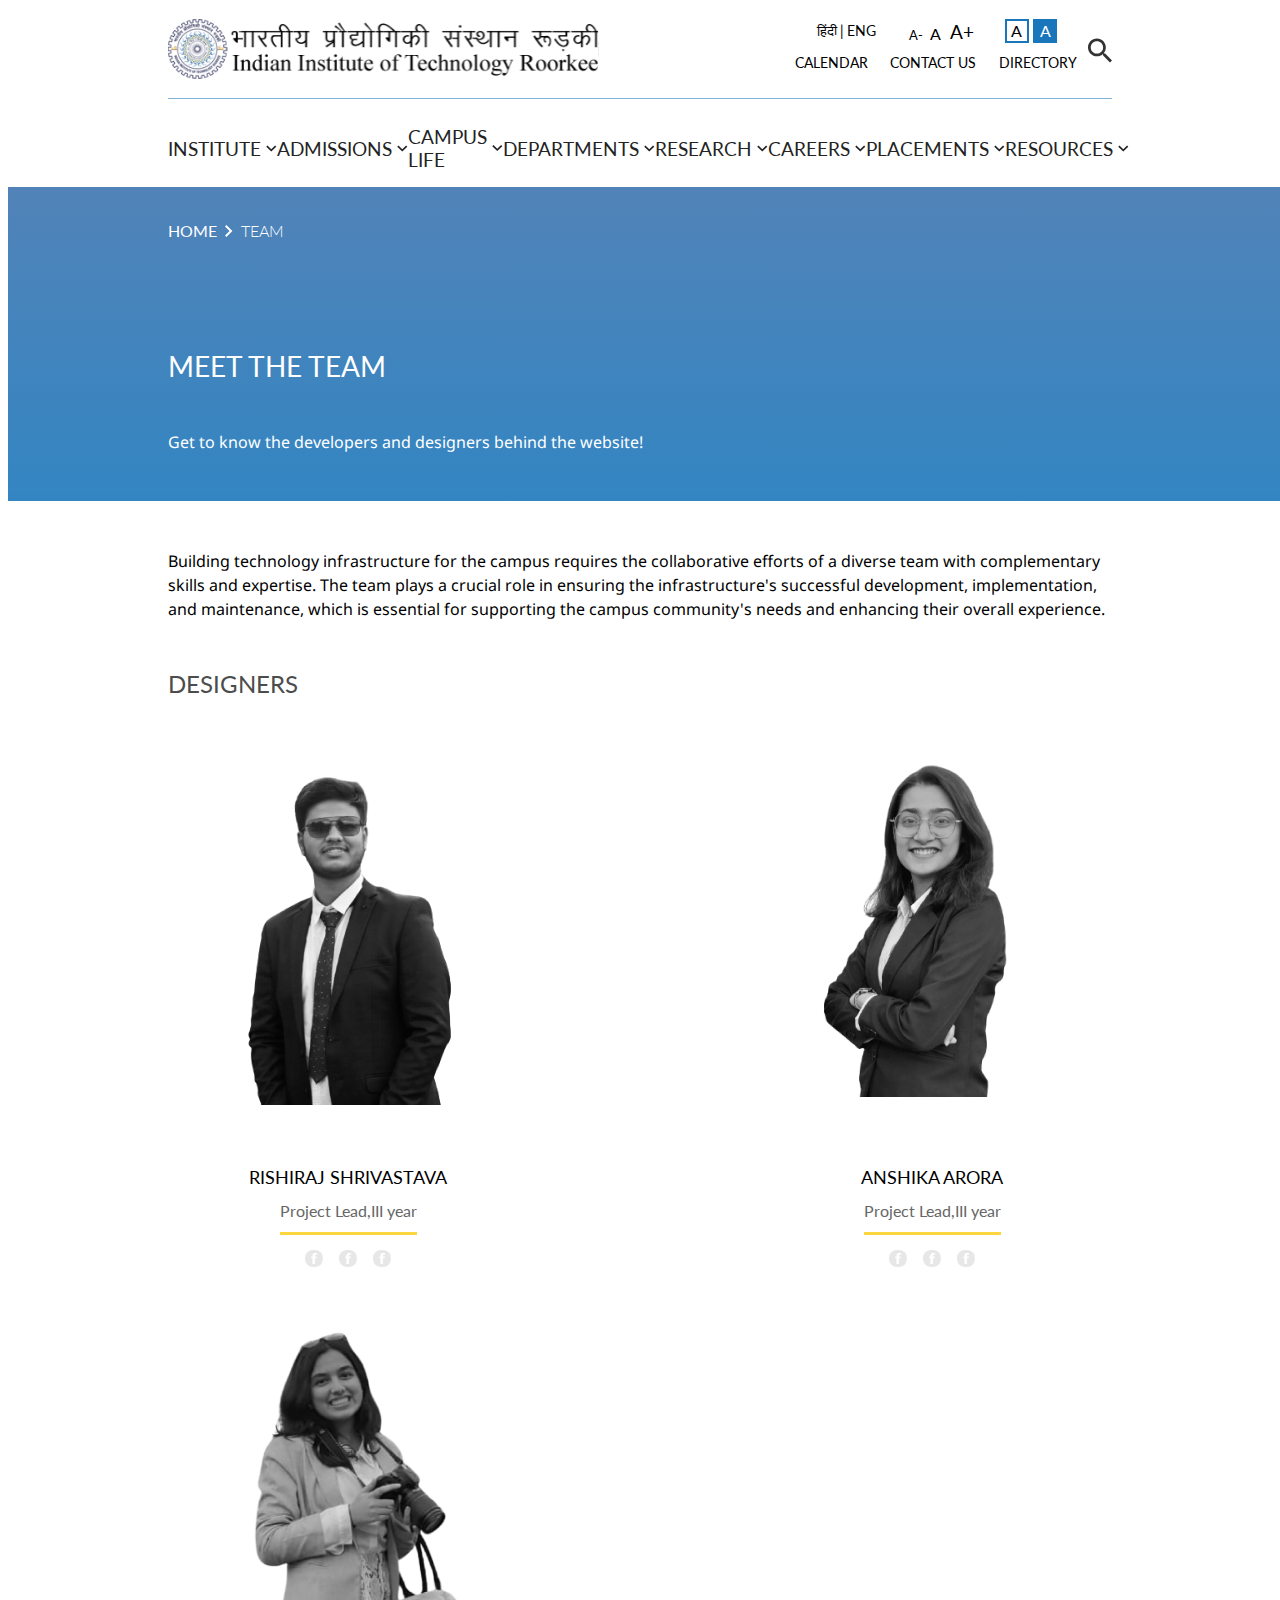
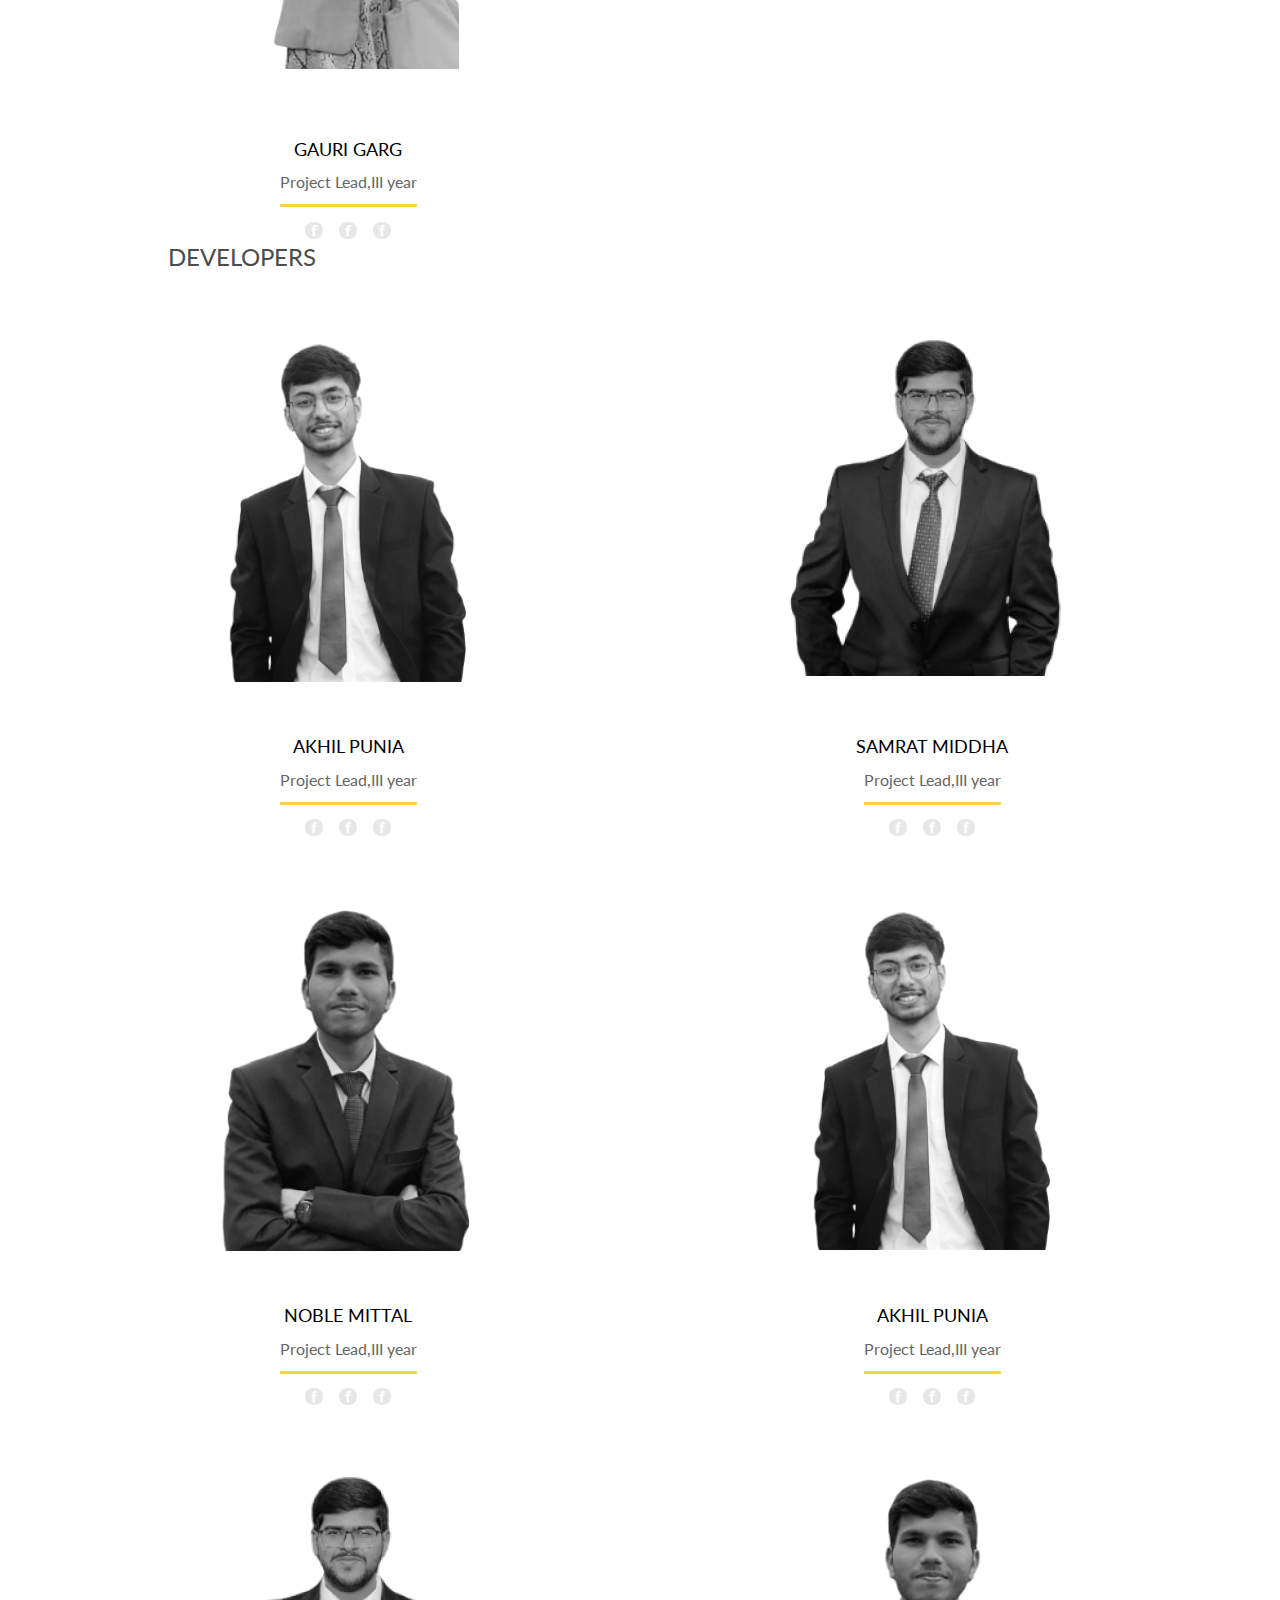
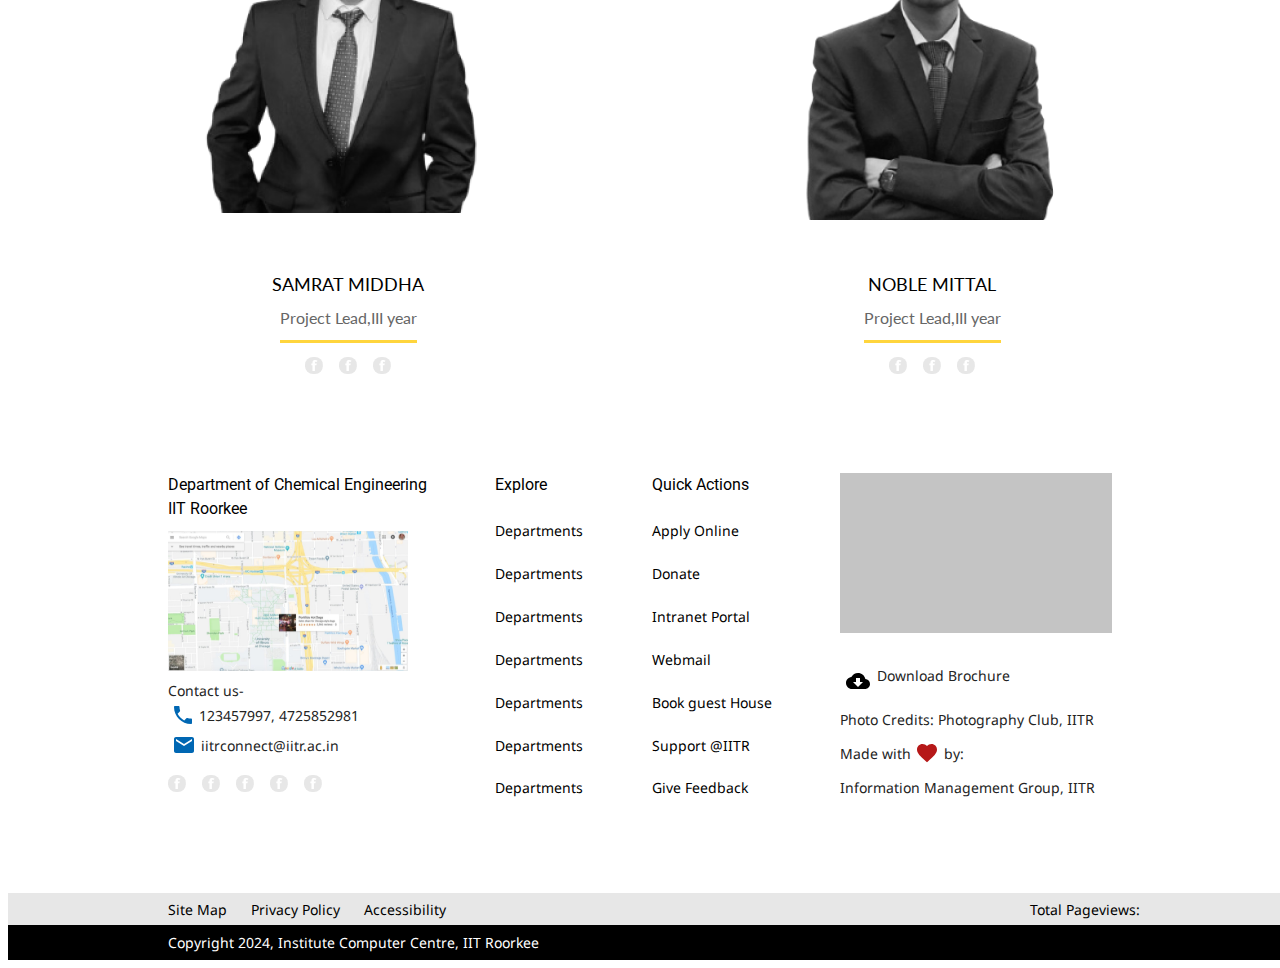
==== commit cd29360b: "added some components" ====
--- a/webpage.html
+++ b/webpage.html
@@ -1,6 +1,12 @@
 <!DOCTYPE html>
 <html lang="en">
 <head>
+    <link rel="preconnect" href="https://fonts.googleapis.com">
+<link rel="preconnect" href="https://fonts.gstatic.com" crossorigin>
+<link href="https://fonts.googleapis.com/css2?family=Noto+Sans:ital,wght@0,100..900;1,100..900&family=Roboto:ital,wght@0,100;0,300;0,400;0,500;0,700;0,900;1,100;1,300;1,400;1,500;1,700;1,900&display=swap" rel="stylesheet">
+    <link rel="preconnect" href="https://fonts.googleapis.com">
+<link rel="preconnect" href="https://fonts.gstatic.com" crossorigin>
+<link href="https://fonts.googleapis.com/css2?family=Noto+Sans:ital,wght@0,100..900;1,100..900&display=swap" rel="stylesheet">
     <link rel="preconnect" href="https://fonts.googleapis.com">
     <link rel="preconnect" href="https://fonts.gstatic.com" crossorigin>
     <link href="https://fonts.googleapis.com/css2?family=Lato:ital,wght@0,100;0,300;0,400;0,700;0,900;1,100;1,300;1,400;1,700;1,900&display=swap" rel="stylesheet">
@@ -96,9 +102,9 @@
     <main>
         <div class="blue-box">
             <div class="upper-box">
-                <div class="boxtext">HOME</div>
+                <div class="boxtext1">HOME</div>
                 <img class="box-icon" src="assets/vectors/mdi_keyboard_arrow_right.svg" alt="side-arrow">
-                <div class="boxtext">TEAM</div>
+                <div class="boxtext2">TEAM</div>
             </div>
             <div class="head-text">MEET THE TEAM</div>
             <div class="desc-text">Get to know the developers and designers behind the website!</div>
@@ -110,8 +116,7 @@
                 <div class="info-head">
                     <div class="infocard">
                         <div class="blue-back">
-                            <div class="backgrd"></div>
-                            <img src="assets/images/rishirajbw.png" alt="Rishiraj Shrivastava" onmouseover="this.src='assets/images/rishiraj.png'" onmouseout="this.src='assets/images/rishirajbw.png'">
+                            <img class="image-main" src="assets/images/rishiraj.png" alt="Rishiraj Shrivastava">
                         </div>
                         <div class="info">
                             <div class="nametext">RISHIRAJ SHRIVASTAVA</div>
@@ -125,7 +130,7 @@
                         </div>
                     </div>
                     <div class="infocard">
-                        <div class="blue-back"><img src="assets/images/anshikabw.png" alt="Anshika Arora" onmouseover="this.src='assets/images/anshika.png'" onmouseout="this.src='assets/images/anshikabw.png'"></div>
+                        <div class="blue-back"><img class="image-main" src="assets/images/anshika.png" alt="Anshika Arora"></div>
                         <div class="info">
                             <div class="nametext">ANSHIKA ARORA</div>
                             <div class="jobtext">Project Lead,III year</div>
@@ -138,7 +143,7 @@
                         </div>
                      </div>
                     <div class="infocard">
-                        <div class="blue-back"><img class="image-main" src="assets/images/gauribw.png" alt="Gauri Garg" onmouseover="this.src='assets/images/gauri.png'" onmouseout="this.src='assets/images/gauribw.png'"></div>
+                        <div class="blue-back"><img class="image-main" src="assets/images/gauri.png" alt="Gauri Garg" ></div>
                         <div class="info">
                             <div class="nametext">GAURI GARG</div>
                             <div class="jobtext">Project Lead,III year</div>
@@ -156,7 +161,7 @@
                 <div class="heading">DEVELOPERS</div>
                 <div class="info-head">
                 <div class="infocard">
-                    <img class="image-main"  src="assets/images/akhilbw.png" alt="Akhil Punia" onmouseover="this.src='assets/images/akhil.png'" onmouseout="this.src='assets/images/akhilbw.png'">
+                    <img class="image-main"  src="assets/images/akhil.png" alt="Akhil Punia">
 
                     <div class="info">
                         <div class="nametext">AKHIL PUNIA</div>
@@ -171,7 +176,7 @@
                 </div>
                 <div class="infocard">
 
-                    <img class="image-main" src="assets/images/samratbw.png" alt="Samrat Middha" onmouseover="this.src='assets/images/samrat.png'" onmouseout="this.src='assets/images/samratbw.png'">
+                    <img class="image-main" src="assets/images/samrat.png" alt="Samrat Middha">
 
                     <div class="info">
                         <div class="nametext">SAMRAT MIDDHA</div>
@@ -185,7 +190,7 @@
                 </div>
                 <div class="infocard">
 
-                    <img class="image-main" src="assets/images/noblebw.png" alt="Noble Mittal" onmouseover="this.src='assets/images/noble.png'" onmouseout="this.src='assets/images/noblebw.png'">
+                    <img class="image-main" src="assets/images/noble.png" alt="Noble Mittal">
 
                     <div class="info">
                         <div class="nametext">NOBLE MITTAL</div>
@@ -198,7 +203,7 @@
                     </div>
                 </div>
                 <div class="infocard">
-                    <img class="image-main"  src="assets/images/akhilbw.png" alt="Akhil Punia" onmouseover="this.src='assets/images/akhil.png'" onmouseout="this.src='assets/images/akhilbw.png'">
+                    <img class="image-main"  src="assets/images/akhil.png" alt="Akhil Punia">
 
                     <div class="info">
                         <div class="nametext">AKHIL PUNIA</div>
@@ -212,7 +217,7 @@
                 </div>
                 <div class="infocard">
 
-                    <img class="image-main" src="assets/images/samratbw.png" alt="Samrat Middha" onmouseover="this.src='assets/images/samrat.png'" onmouseout="this.src='assets/images/samratbw.png'">
+                    <img class="image-main" src="assets/images/samrat.png" alt="Samrat Middha">
 
                     <div class="info">
                         <div class="nametext">SAMRAT MIDDHA</div>
@@ -226,7 +231,7 @@
                 </div>
                 <div class="infocard">
 
-                    <img class="image-main" src="assets/images/noblebw.png" alt="Noble Mittal" onmouseover="this.src='assets/images/noble.png'" onmouseout="this.src='assets/images/noblebw.png'">
+                    <img class="image-main" src="assets/images/noble.png" alt="Noble Mittal">
 
                     <div class="info">
                         <div class="nametext">NOBLE MITTAL</div>
@@ -255,11 +260,11 @@
                     <div class="contact-text">Contact us-</div>
                     <div class="contact-class">
                         <img class="icons" src="assets/vectors/phone.svg" alt="Phone">
-                        <div class="contact-text">123457997, 4725852981</div>
+                        <div class="contact-text-i">123457997, 4725852981</div>
                     </div>
                     <div class="contact-class">
                         <img class="icons" src="assets/vectors/message.svg" alt="Message">
-                        <div class="contact-text">iitrconnect@iitr.ac.in</div>
+                        <div class="contact-text-i">iitrconnect@iitr.ac.in</div>
                     </div>
                     <div class="social">
                         <div class="social1"><img src="assets/vectors/Group 2.svg" alt="social"></div>
@@ -290,17 +295,16 @@
                     <a class="contact-text" href="#">Give Feedback</a>
                 </div>
                 <div class="credits">
-                    <div id="footer-rect">
-                    </div>
+                    <img id="rect" src="assets/images/rectangle.png" alt="rectangle">
                     <div class="contact-class">
                         <div class="icons"><img src="assets/vectors/download.svg" alt="download"></div>
                         <div class="contact-text">Download Brochure</div>
                     </div>
                     <div class="contact-text">Photo Credits: Photography Club, IITR</div>
                     <div class="contact-class">
-                        <div class="contact-text">Made with</div>
+                        <div class="contact-text-i">Made with</div>
                         <img class='icons' src="assets/vectors/love.svg" alt="love">
-                        <div class="contact-text">by:</div>
+                        <div class="contact-text-i">by:</div>
                     </div>
                     <div class="contact-text">Information Management Group, IITR</div>
                 </div>
--- a/style.css
+++ b/style.css
@@ -1,3 +1,9 @@
+html{
+    font-family: Lato;
+    font-size: 100%;
+    padding-right: 12.5vw;
+}
+
 .header{
     display: flex;
     flex-direction: column;
@@ -9,7 +15,7 @@
         margin-top: 1%;
         padding-bottom: 1rem;
         border-bottom: 1.3px solid rgba(128, 179, 217, 1);
-        padding-inline: 2rem;
+        margin-left: 12.5vw;
     }  
 }
 
@@ -29,7 +35,6 @@
     flex-direction:row;
     justify-content: space-evenly;
     align-items: center;
-    font-family: Lato;
     font-size: 1em;
     .lang{
         display: flex;
@@ -91,7 +96,6 @@
         color: black;
     }
     .lower-header-text{
-        font-family: Lato;
         font-size: 0.9em;
         padding: 0.7rem;
     }
@@ -103,13 +107,14 @@
     align-items: center;
     padding-top: 1.6rem;
     padding-bottom: 1rem;
+    margin-left: 12.5vw;
     .navitems > a{
         display: flex;
         flex-direction: row;
         text-decoration: none;
     }
     .navitems > a > .navitems-text{
-        font-family: Lato;
+
         font-size: 1.2em;
         font-weight: 400;
         color: rgba(35, 35, 35, 1);
@@ -120,66 +125,63 @@
     width: 100vw;
     background-image: linear-gradient(rgba(81, 131, 184, 1),rgba(0, 103, 179, 0.8));
     background-color: linear-gradient(rgba(81, 131, 184, 1),rgba(0, 103, 179, 0.8));
+    padding-left: 12.5vw;
     .upper-box{
         display: flex;
         color: white;
         justify-content: flex-start;
         align-items: center;
-        padding-top: 3rem;
-        padding-left: 2rem;
-        font-size: 1.2em;
-        font-family: Lato;
+        padding-top: 2rem;
+        font-size: 1em;
+        line-height: 1.05em;
         font-weight: 400;
-        margin-bottom: 8rem;
+        margin-bottom: 6.625rem;
+        .boxtext2{
+            font-weight: 300;
+            letter-spacing: 2%;
+        }
         .img{
             align-items: center;
         }
     }
     .head-text{
-        font-family: Lato;
         color: white;
-        font-size: 1.5em;
-        padding-left: 2rem;
-        margin-bottom: 2rem;
+        font-size: 1.75em;
     }
     .desc-text{
-        font-family: Lato;
+        font-family: Noto Sans;
         color: white;
-        font-size: 1.2em;
-        padding-bottom: 3rem ;
-        padding-left: 2rem;
+        font-size: 1em;
+        padding-block: 3rem ;
     }
 }
 main > .description{
-    font-family: Lato;
+    font-family: Noto Sans;
     color: black;
-    font-size: 1.2em;
-    letter-spacing: 0.03em;
-    word-spacing: 0.06em;
-    padding-top: 3rem;
-    padding-bottom: 3rem;
-    padding-left: 2rem;
+    font-size: 1em;
+    line-height: 1.5em;
+    padding-block: 3rem;
+    padding-left: 12.5vw;
 }
 main > .members{
+    padding-left: 12.5vw;
     .heading{
-        font-family: Lato;
         font-size: 1.5em;
         color:rgba(76, 76, 76, 1);
-        padding-left: 2rem;
     }
     .info-head{
         display: flex;
         flex-direction: row;
         flex-wrap: wrap;
         justify-content: space-between;
-        align-items: baseline;
-        font-family: Lato;
         .infocard{
             display: flex;
             flex-direction: column;
-            .backgrd{
-                background-image: linear-gradient(rgba(81, 131, 184, 1),rgba(0, 103, 179, 0.8));
-                width: 32vw;
+            .image-main{
+                filter: grayscale(100%);
+            }
+            .image-main:hover{
+                filter: grayscale(0%);
             }
             .info{
                 display: flex;
@@ -206,8 +208,11 @@
     flex-direction: row;
     justify-content: space-between;
     flex-wrap: wrap;
-    padding-block: 2rem;
+    padding-block: 4rem;
     margin-block: 2rem;
+    padding-left: 12.5vw;
+    font-family: Noto Sans;
+    color: rgba(35, 35, 35, 1);
     .contact-class{
         display: flex;
         flex-direction: row;
@@ -216,20 +221,23 @@
         }
     }
     .footer-main-heading{
-        font-family: Lato;
-        font-size: 1.1em;
+        font-size: 1em;
+        line-height: 1.5em;
+        font-family: Roboto;
+        color: black;
     }
     .contact-text{
-        font-family: Lato;
-        font-size: 1em;
+        font-size: 0.875em;
+    }
+    .contact-text-i{
+        font-size: 0.875em;
         align-self: center;
     }
     .departments{
         display: flex;
         flex-direction: column;
-        justify-content: space-around;
+        justify-content: space-between;
         align-items: flex-start;
-        padding-left: 2rem;
         .contact-text{
             align-self: flex-start;
         }
@@ -238,11 +246,14 @@
             height: 10rem;
 
         }
+        .social{
+            padding-top: 1rem;
+        }
     }
     .explore{
         display: flex;
         flex-direction: column;
-        justify-content: space-evenly;
+        justify-content: space-between;
         align-items: flex-start;
         font-size: 1em;
         a{
@@ -253,7 +264,7 @@
     .quick-actions{
         display: flex;
         flex-direction: column;
-        justify-content: space-evenly;
+        justify-content: space-between;
         align-items: flex-start;
         font-size: 1em;
         a{
@@ -264,12 +275,13 @@
     .credits{
         display: flex;
         flex-direction: column;
-        justify-content: space-evenly;
+        justify-content: space-between;
         align-items: flex-start;
-        #footer-rect{
+        #rect{
             background-image: grey;
-            height: 4rem;
-            width: 6rem;
+            width: 17rem;
+            height: 10rem;
+            padding-bottom: 1.5rem;
         }
     }
 }
@@ -277,25 +289,28 @@
 footer > .footer-bottom-bar{
     display: flex;
     flex-direction: column;
-    font-size: 0.9em;
-    font-family: Lato;
+    font-size: 0.875em;
+    font-family: Noto Sans;
     .accessibility-bar{
-        padding-inline: 2rem;
         padding-block: 0.4rem;
         display: flex;
         flex-direction: row;
-        justify-content: space-between;
+        justify-content: flex-start;
         align-items: center;
         color: black;
         background-color: rgba(231, 231, 231, 1);
+        padding-left: 12.5vw;
+        width: 100vw;
         .accessibility-bar-left{
             display: flex;
             flex-direction: row;
-            justify-content: space-around;
             align-items: center;
-        }
-        .accessibility-bar-text{
-            padding-inline: 1rem;
+            .accessibility-bar-text{
+                padding-right: 1.5rem;
+            }
+        }
+        .accessibility-bar-right{
+            padding-left: 35rem;
         }
     }
     .copyright-bar{
@@ -303,8 +318,10 @@
         flex-direction: row;
         background-color: black;
         color: white;
-        padding-inline: 2rem;
+        padding-left: 12.5vw;
         padding-block: 0.5rem;
+        justify-content: space-between;
+        width: 100vw;
     }
 }
 .social{
